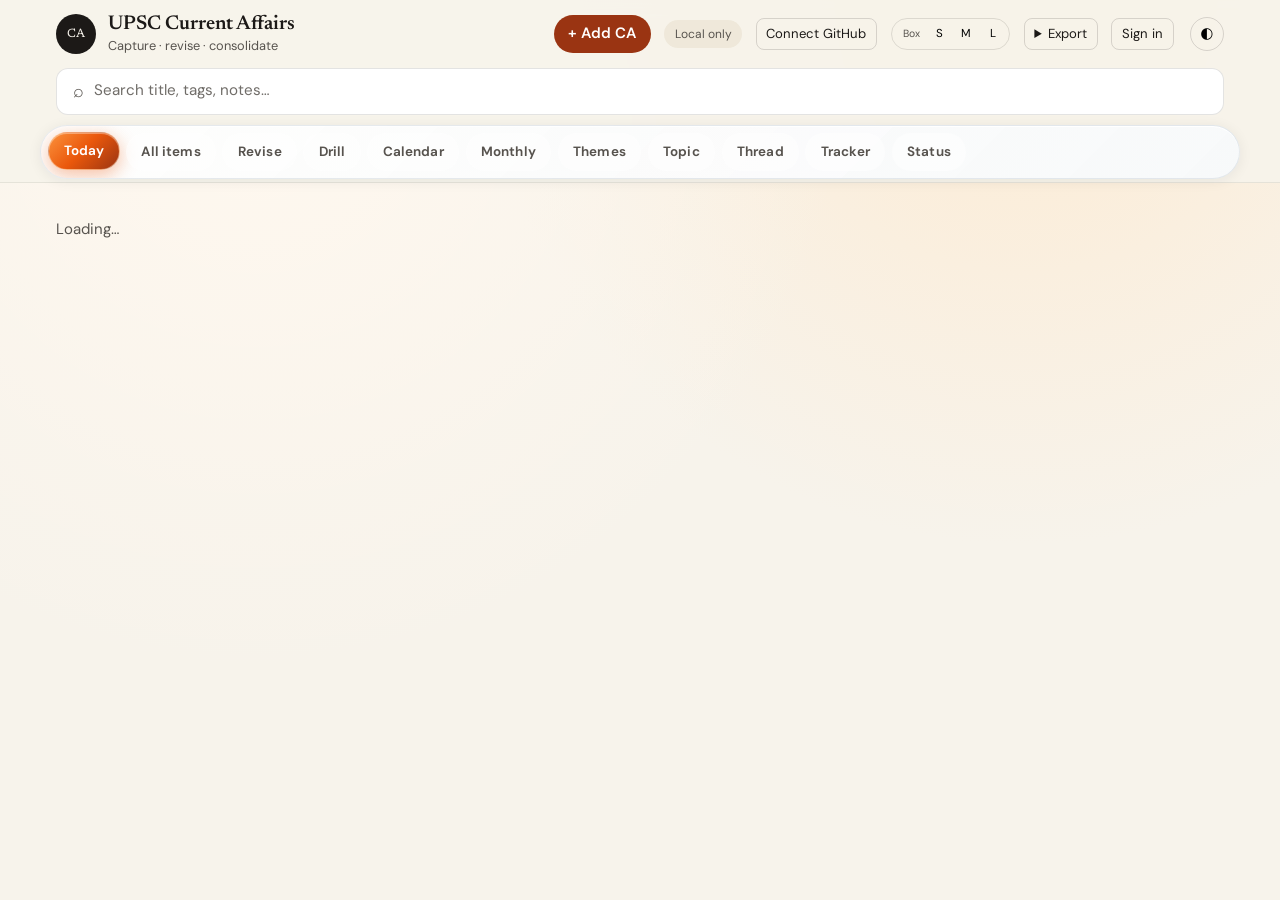
==== index.html @ 773b628c "Fix flashcard generation for markdown Exam angle Q/A format. Parse ### Qn headings and **Answer:** l" ====
<!DOCTYPE html>
<html lang="en">
  <head>
    <meta charset="UTF-8" />
    <meta name="viewport" content="width=device-width, initial-scale=1.0" />
    <meta name="ca-github-repo" content="sauravanandb2w/upsc-current-affairs" />
    <meta name="ca-github-branch" content="main" />
    <meta name="ca-github-oauth-client-id" content="Ov23lih0ATmpjlWl49vn" />
    <meta name="ca-supabase-url" content="https://hqrxdvrxzmlntejwojep.supabase.co" />
    <meta name="ca-supabase-anon-key" content="sb_publishable_ntxmQLA_Qpb6SuQDNlYuug_EM8TuNhN" />
    <meta name="description" content="Personal UPSC Current Affairs desk" />
    <link rel="icon" href="favicon.svg" type="image/svg+xml" />
    <link rel="apple-touch-icon" href="favicon.svg" />
    <title>UPSC Current Affairs | CA Desk</title>
    <link rel="preconnect" href="https://fonts.googleapis.com" />
    <link rel="preconnect" href="https://fonts.gstatic.com" crossorigin />
    <link href="https://fonts.googleapis.com/css2?family=Newsreader:opsz,wght@6..72,400;6..72,600;6..72,700&family=DM+Sans:ital,opsz,wght@0,9..40,400;0,9..40,500;0,9..40,600;0,9..40,700&display=swap" rel="stylesheet" />
    <link rel="stylesheet" href="css/styles.css?v=27" />
  </head>
  <body>
    <header class="site-header">
      <div class="header-inner">
        <div class="header-top">
          <div class="brand">
            <span class="brand-mark" aria-hidden="true">CA</span>
            <div>
              <h1>UPSC Current Affairs</h1>
              <p class="tagline">Capture · revise · consolidate</p>
            </div>
          </div>
          <div class="header-toolbar">
            <button type="button" class="btn-accent btn-sm" id="addItemBtn">+ Add CA</button>
            <div class="sync-badge" id="syncBadge">Local only</div>
            <button type="button" class="btn-ghost btn-sm" id="githubConnectBtn">Connect GitHub</button>
            <div class="note-size-control" id="noteSizeControl" role="group" aria-label="Note box height">
              <span class="note-size-label">Box</span>
              <button type="button" class="note-size-btn" data-note-size="s">S</button>
              <button type="button" class="note-size-btn" data-note-size="m">M</button>
              <button type="button" class="note-size-btn" data-note-size="l">L</button>
            </div>
            <details class="export-menu">
              <summary class="btn-ghost btn-sm">Export</summary>
              <div class="export-menu-body">
                <button type="button" class="btn-ghost btn-sm" id="exportJsonBtn">JSON</button>
                <button type="button" class="btn-ghost btn-sm" id="exportMdBtn">Markdown</button>
              </div>
            </details>
            <div class="auth-area" id="authArea">
              <button type="button" class="btn-ghost btn-sm" id="signInBtn">Sign in</button>
            </div>
            <button type="button" class="theme-toggle" id="themeToggle" aria-label="Toggle dark mode">◐</button>
          </div>
        </div>
        <div class="search-combobox header-search" id="searchCombobox">
          <label class="search-wrap" aria-label="Search">
            <span class="search-icon" aria-hidden="true">⌕</span>
            <input
              type="search"
              id="globalSearch"
              placeholder="Search title, tags, notes…"
              autocomplete="off"
              role="combobox"
              aria-expanded="false"
              aria-controls="searchSuggestions"
              aria-autocomplete="list"
            />
          </label>
          <ul class="search-suggestions hidden" id="searchSuggestions" role="listbox"></ul>
        </div>
      </div>
      <nav class="main-nav main-nav-bar" id="mainNav" aria-label="Main views">
        <button type="button" class="nav-btn nav-btn--today active" data-view="today">Today</button>
        <button type="button" class="nav-btn nav-btn--timeline" data-view="timeline">All items</button>
        <button type="button" class="nav-btn nav-btn--revise" data-view="revise">Revise</button>
        <button type="button" class="nav-btn nav-btn--drill" data-view="drill">Drill</button>
        <button type="button" class="nav-btn nav-btn--calendar" data-view="calendar">Calendar</button>
        <button type="button" class="nav-btn nav-btn--monthly" data-view="monthly">Monthly</button>
        <button type="button" class="nav-btn nav-btn--themes" data-view="themes">Themes</button>
        <button type="button" class="nav-btn nav-btn--topic" data-view="topic">Topic</button>
        <button type="button" class="nav-btn nav-btn--thread" data-view="thread">Thread</button>
        <button type="button" class="nav-btn nav-btn--tracker" data-view="tracker">Tracker</button>
        <button type="button" class="nav-btn nav-btn--desk" data-view="desk">Status</button>
      </nav>
    </header>

    <main id="main" aria-live="polite"><p class="muted">Loading…</p></main>

    <dialog class="auth-dialog" id="authDialog">
      <form class="auth-form" id="authForm" method="dialog">
        <h2>Sign in</h2>
        <p class="muted small">Sync notes, locks, flashcards across devices.</p>
        <div class="auth-tabs">
          <button type="button" class="auth-tab active" data-auth-tab="signin">Sign in</button>
          <button type="button" class="auth-tab" data-auth-tab="signup">Sign up</button>
        </div>
        <label class="auth-field"><span>Email</span><input type="email" id="authEmail" required /></label>
        <label class="auth-field"><span>Password</span><input type="password" id="authPassword" required minlength="6" /></label>
        <p class="auth-error hidden" id="authError"></p>
        <button type="submit" class="btn-primary auth-submit" id="authSubmitBtn">Sign in</button>
        <div class="auth-divider">or</div>
        <button type="button" class="btn-ghost auth-google" id="authGoogleBtn">Continue with Google</button>
        <p class="auth-config-note hidden" id="authConfigNote">Set up js/config.js — SUPABASE_SETUP.md</p>
      </form>
    </dialog>

    <dialog class="add-dialog" id="addItemDialog">
      <form class="add-form" id="addItemForm" method="dialog">
        <h2>Add current affairs</h2>
        <p class="muted small">Quick capture — fill deep notes after opening the item.</p>
        <label class="auth-field"><span>Title</span><input type="text" id="addTitle" required placeholder="RBI MPC April" /></label>
        <div class="auth-field date-field">
          <span>Date</span>
          <input type="hidden" id="addDate" required />
          <div id="addDatePicker" class="date-picker" aria-label="Pick date"></div>
        </div>
        <label class="auth-field"><span>Tags</span><input type="text" id="addTags" placeholder="rbi, monetary-policy" /></label>
        <label class="auth-field"><span>Thread</span><input type="text" id="addThread" placeholder="2025-rbi-monetary-policy" /></label>
        <fieldset class="gs-fieldset">
          <legend>GS papers</legend>
          <label class="gs-check"><input type="checkbox" value="3" checked /> GS III</label>
          <label class="gs-check"><input type="checkbox" value="1" /> GS I</label>
          <label class="gs-check"><input type="checkbox" value="2" /> GS II</label>
          <label class="gs-check"><input type="checkbox" value="4" /> GS IV</label>
        </fieldset>
        <label class="auth-field"><span>Link (optional)</span><input type="url" id="addLinkUrl" placeholder="https://pib.gov.in/…" /></label>
        <p class="auth-error hidden" id="addItemError"></p>
        <div class="dialog-actions">
          <button type="button" class="btn-ghost" id="addItemCancel">Cancel</button>
          <button type="submit" class="btn-primary">Save &amp; open</button>
        </div>
      </form>
    </dialog>

    <dialog class="add-dialog" id="draftExportDialog">
      <div class="add-form">
        <h2>Added to your desk</h2>
        <p class="muted small" id="draftExportHint">Publish to GitHub to save permanently — no terminal needed.</p>
        <button type="button" class="btn-primary" id="publishGitHubBtn">Publish to GitHub</button>
        <details class="draft-cli-details">
          <summary>Terminal on laptop (optional)</summary>
          <pre class="cli-block" id="draftCliBlock"></pre>
          <div class="dialog-actions wrap">
            <button type="button" class="btn-ghost btn-sm" id="copyCliBtn">Copy commands</button>
            <button type="button" class="btn-ghost btn-sm" id="dlManifestBtn">manifest.json</button>
            <button type="button" class="btn-ghost btn-sm" id="dlNotesBtn">notes.md</button>
          </div>
        </details>
        <div class="dialog-actions">
          <button type="button" class="btn-ghost btn-sm" id="draftExportClose">Open item</button>
        </div>
      </div>
    </dialog>

    <script>
      (function () {
        const stuck = () => {
          const m = document.getElementById("main");
          return m && /Loading/.test(m.textContent);
        };
        const fail = (msg) => {
          if (!stuck()) return;
          document.getElementById("main").innerHTML =
            '<p class="error">' + msg + "</p>";
        };
        window.addEventListener("error", (e) =>
          fail("Script error: " + (e.message || "unknown") + ". Hard refresh: Cmd+Shift+R.")
        );
        window.addEventListener("unhandledrejection", (e) =>
          fail("App error: " + (e.reason?.message || e.reason) + ". Hard refresh: Cmd+Shift+R.")
        );
        setTimeout(
          () =>
            fail(
              "Still loading — hard refresh (Cmd+Shift+R) or open in a private window. If signed in, try Sign out after load."
            ),
          15000
        );
      })();
    </script>
    <script type="module" src="js/app.js?v=60"></script>
  </body>
</html>
---- css/styles.css ----
/* UPSC Current Affairs — “CA Desk” theme */

:root {
  --paper: #f7f3eb;
  --paper-deep: #efe8da;
  --ink: #1c1917;
  --ink-muted: #57534e;
  --accent: #9a3412;
  --accent-soft: #fdba74;
  --teal: #0f766e;
  --navy: #1e3a5f;
  --maroon: #7f1d1d;
  --amber: #b45309;
  --radius: 12px;
  --shadow: 0 4px 24px rgba(28, 25, 23, 0.08);
  --font-serif: "Newsreader", "Source Serif 4", Georgia, serif;
  --font-sans: "DM Sans", system-ui, sans-serif;
  --git-manifest-bg: rgba(28, 25, 23, 0.035);
  --git-manifest-border: rgba(28, 25, 23, 0.14);
  --git-notes-bg: #fffefb;
  --git-notes-border: rgba(28, 25, 23, 0.18);
}

*,
*::before,
*::after {
  box-sizing: border-box;
}

html {
  scroll-behavior: smooth;
}

body {
  margin: 0;
  min-height: 100vh;
  font-family: var(--font-sans);
  font-size: 15px;
  line-height: 1.55;
  color: var(--ink);
  background: var(--paper);
  background-image: radial-gradient(circle at 20% 10%, #fff8ef 0%, transparent 45%),
    radial-gradient(circle at 80% 0%, #fdebd3 0%, transparent 40%);
}

h1,
h2,
h3 {
  font-family: var(--font-serif);
  font-weight: 600;
  line-height: 1.2;
}

a {
  color: var(--accent);
}

code {
  font-size: 0.88em;
  background: var(--paper-deep);
  padding: 0.1em 0.35em;
  border-radius: 4px;
}

.hidden {
  display: none !important;
}

.muted {
  color: var(--ink-muted);
}

.small {
  font-size: 0.88rem;
}

.error {
  color: #b91c1c;
}

/* Header */
.site-header {
  position: sticky;
  top: 0;
  z-index: 100;
  background: rgba(247, 243, 235, 0.92);
  backdrop-filter: blur(10px);
  border-bottom: 1px solid rgba(28, 25, 23, 0.08);
}

.header-inner {
  max-width: 1200px;
  margin: 0 auto;
  padding: 0.75rem 1rem 0.65rem;
  display: flex;
  flex-direction: column;
  align-items: stretch;
  gap: 0.75rem;
}

.header-top {
  display: flex;
  flex-wrap: wrap;
  align-items: center;
  justify-content: space-between;
  gap: 0.75rem 1rem;
}

.header-toolbar {
  display: flex;
  align-items: center;
  flex-wrap: wrap;
  gap: 0.65rem 0.85rem;
}

.header-toolbar > * {
  flex-shrink: 0;
}

.brand {
  display: flex;
  align-items: center;
  gap: 0.75rem;
}

.brand-mark {
  width: 2.5rem;
  height: 2.5rem;
  display: grid;
  place-items: center;
  border-radius: 50%;
  background: var(--ink);
  color: var(--paper);
  font-family: var(--font-serif);
  font-size: 0.75rem;
}

.brand h1 {
  margin: 0;
  font-size: 1.25rem;
}

.tagline {
  margin: 0;
  font-size: 0.8rem;
  color: var(--ink-muted);
}

.sync-badge {
  font-size: 0.75rem;
  padding: 0.25rem 0.6rem;
  border-radius: 999px;
  background: var(--paper-deep);
  color: var(--ink-muted);
  border: 1px solid transparent;
  cursor: default;
}

.sync-badge.sync-on {
  background: #d1fae5;
  color: #065f46;
  cursor: pointer;
}

.sync-badge.sync-error {
  background: #fee2e2;
  color: #991b1b;
  border-color: #fecaca;
  cursor: pointer;
}

/* Nav — classy pill bar (matches Themes GS tabs) */
.main-nav {
  display: flex;
  gap: 0.4rem;
  max-width: 1200px;
  margin: 0 auto;
  padding: 0 1rem 0.85rem;
  overflow-x: auto;
  scrollbar-width: thin;
  scrollbar-color: rgba(28, 25, 23, 0.15) transparent;
}

.main-nav-bar {
  flex-wrap: nowrap;
  padding: 0.45rem;
  margin-bottom: 0.15rem;
  border-radius: 999px;
  background: linear-gradient(135deg, rgba(255, 255, 255, 0.88), rgba(248, 250, 252, 0.92));
  box-shadow:
    inset 0 1px 0 rgba(255, 255, 255, 0.95),
    0 2px 14px rgba(15, 23, 42, 0.07);
  border: 1px solid rgba(148, 163, 184, 0.22);
}

.nav-btn {
  position: relative;
  overflow: hidden;
  font: inherit;
  border: 1.5px solid transparent;
  background: rgba(255, 255, 255, 0.5);
  padding: 0.48rem 0.9rem;
  border-radius: 999px;
  cursor: pointer;
  color: var(--ink-muted);
  white-space: nowrap;
  font-weight: 650;
  font-size: 0.84rem;
  letter-spacing: 0.01em;
  transition:
    transform 0.26s cubic-bezier(0.34, 1.4, 0.64, 1),
    box-shadow 0.26s ease,
    background 0.26s ease,
    color 0.26s ease,
    border-color 0.26s ease;
}

.nav-btn::after {
  content: "";
  position: absolute;
  inset: -40% auto -40% -60%;
  width: 42%;
  background: linear-gradient(105deg, transparent, rgba(255, 255, 255, 0.7), transparent);
  transform: skewX(-18deg) translateX(-120%);
  transition: transform 0.5s ease;
  pointer-events: none;
}

.nav-btn:hover::after {
  transform: skewX(-18deg) translateX(280%);
}

.nav-btn:hover {
  transform: translateY(-2px) scale(1.03);
  color: var(--ink);
}

.nav-btn:active {
  transform: translateY(0) scale(0.98);
}

.nav-btn.active {
  color: #fff;
  transform: translateY(-1px);
  box-shadow: 0 5px 18px rgba(15, 23, 42, 0.18), inset 0 1px 0 rgba(255, 255, 255, 0.32);
}

.nav-btn.active::after {
  animation: tab-shimmer 2.8s ease-in-out infinite;
}

/* Today — warm accent */
.nav-btn--today:hover {
  background: linear-gradient(135deg, #fff7ed, #ffedd5);
  color: #9a3412;
  border-color: rgba(154, 52, 18, 0.2);
}
.nav-btn--today.active {
  background: linear-gradient(135deg, #fb923c 0%, #ea580c 48%, #9a3412 100%);
  border-color: rgba(255, 237, 213, 0.5);
  box-shadow: 0 5px 18px rgba(234, 88, 12, 0.38), inset 0 1px 0 rgba(255, 255, 255, 0.35);
}

/* All items — navy */
.nav-btn--timeline:hover {
  background: linear-gradient(135deg, #f8fafc, #e2e8f0);
  color: #1e3a5f;
  border-color: rgba(30, 58, 95, 0.2);
}
.nav-btn--timeline.active {
  background: linear-gradient(135deg, #64748b 0%, #475569 45%, #1e3a5f 100%);
  border-color: rgba(226, 232, 240, 0.5);
  box-shadow: 0 5px 18px rgba(30, 58, 95, 0.35), inset 0 1px 0 rgba(255, 255, 255, 0.3);
}

/* Revise — amber */
.nav-btn--revise:hover {
  background: linear-gradient(135deg, #fffbeb, #fef3c7);
  color: #b45309;
  border-color: rgba(180, 83, 9, 0.2);
}
.nav-btn--revise.active {
  background: linear-gradient(135deg, #fcd34d 0%, #f59e0b 45%, #b45309 100%);
  border-color: rgba(254, 243, 199, 0.55);
  box-shadow: 0 5px 18px rgba(245, 158, 11, 0.38), inset 0 1px 0 rgba(255, 255, 255, 0.35);
}

/* Drill — coral red */
.nav-btn--drill:hover {
  background: linear-gradient(135deg, #fef2f2, #fee2e2);
  color: #b91c1c;
  border-color: rgba(185, 28, 28, 0.2);
}
.nav-btn--drill.active {
  background: linear-gradient(135deg, #f87171 0%, #ef4444 45%, #b91c1c 100%);
  border-color: rgba(254, 226, 226, 0.55);
  box-shadow: 0 5px 18px rgba(239, 68, 68, 0.35), inset 0 1px 0 rgba(255, 255, 255, 0.32);
}

/* Calendar — teal */
.nav-btn--calendar:hover {
  background: linear-gradient(135deg, #f0fdfa, #ccfbf1);
  color: #0f766e;
  border-color: rgba(15, 118, 110, 0.2);
}
.nav-btn--calendar.active {
  background: linear-gradient(135deg, #2dd4bf 0%, #14b8a6 45%, #0f766e 100%);
  border-color: rgba(204, 251, 241, 0.55);
  box-shadow: 0 5px 18px rgba(20, 184, 166, 0.35), inset 0 1px 0 rgba(255, 255, 255, 0.32);
}

/* Monthly — indigo */
.nav-btn--monthly:hover {
  background: linear-gradient(135deg, #eef2ff, #e0e7ff);
  color: #4338ca;
  border-color: rgba(67, 56, 202, 0.2);
}
.nav-btn--monthly.active {
  background: linear-gradient(135deg, #818cf8 0%, #6366f1 45%, #4338ca 100%);
  border-color: rgba(224, 231, 255, 0.55);
  box-shadow: 0 5px 18px rgba(99, 102, 241, 0.35), inset 0 1px 0 rgba(255, 255, 255, 0.32);
}

/* Themes — violet */
.nav-btn--themes:hover {
  background: linear-gradient(135deg, #faf5ff, #f3e8ff);
  color: #7e22ce;
  border-color: rgba(126, 34, 206, 0.2);
}
.nav-btn--themes.active {
  background: linear-gradient(135deg, #c084fc 0%, #a855f7 45%, #7e22ce 100%);
  border-color: rgba(243, 232, 255, 0.55);
  box-shadow: 0 5px 18px rgba(168, 85, 247, 0.38), inset 0 1px 0 rgba(255, 255, 255, 0.32);
}

/* Topic — emerald */
.nav-btn--topic:hover {
  background: linear-gradient(135deg, #ecfdf5, #d1fae5);
  color: #047857;
  border-color: rgba(4, 120, 87, 0.2);
}
.nav-btn--topic.active {
  background: linear-gradient(135deg, #34d399 0%, #10b981 45%, #047857 100%);
  border-color: rgba(209, 250, 229, 0.55);
  box-shadow: 0 5px 18px rgba(16, 185, 129, 0.35), inset 0 1px 0 rgba(255, 255, 255, 0.32);
}

/* Thread — sky */
.nav-btn--thread:hover {
  background: linear-gradient(135deg, #f0f9ff, #e0f2fe);
  color: #0369a1;
  border-color: rgba(3, 105, 161, 0.2);
}
.nav-btn--thread.active {
  background: linear-gradient(135deg, #38bdf8 0%, #0ea5e9 45%, #0369a1 100%);
  border-color: rgba(224, 242, 254, 0.55);
  box-shadow: 0 5px 18px rgba(14, 165, 233, 0.35), inset 0 1px 0 rgba(255, 255, 255, 0.32);
}

/* Tracker — rose */
.nav-btn--tracker:hover {
  background: linear-gradient(135deg, #fff1f2, #ffe4e6);
  color: #be123c;
  border-color: rgba(190, 18, 60, 0.2);
}
.nav-btn--tracker.active {
  background: linear-gradient(135deg, #fb7185 0%, #f43f5e 45%, #be123c 100%);
  border-color: rgba(255, 228, 230, 0.55);
  box-shadow: 0 5px 18px rgba(244, 63, 94, 0.35), inset 0 1px 0 rgba(255, 255, 255, 0.32);
}

/* Status — slate */
.nav-btn--desk:hover {
  background: linear-gradient(135deg, #f8fafc, #f1f5f9);
  color: #475569;
  border-color: rgba(71, 85, 105, 0.2);
}
.nav-btn--desk.active {
  background: linear-gradient(135deg, #94a3b8 0%, #64748b 45%, #475569 100%);
  border-color: rgba(241, 245, 249, 0.55);
  box-shadow: 0 5px 18px rgba(100, 116, 139, 0.35), inset 0 1px 0 rgba(255, 255, 255, 0.32);
}

/* Main */
#main {
  max-width: 1200px;
  margin: 0 auto;
  padding: 1.25rem 1rem 3rem;
}

.desk-hero h2,
.view-head h2 {
  margin: 0 0 0.35rem;
  font-size: 1.75rem;
}

.desk-columns {
  display: grid;
  grid-template-columns: repeat(auto-fit, minmax(260px, 1fr));
  gap: 1.25rem;
  margin-top: 1.5rem;
}

.stack-head {
  font-size: 0.95rem;
  display: flex;
  justify-content: space-between;
  align-items: center;
  margin: 0 0 0.75rem;
  padding-bottom: 0.35rem;
  border-bottom: 2px solid var(--paper-deep);
}

.stack-head span {
  font-family: var(--font-sans);
  font-size: 0.8rem;
  background: var(--paper-deep);
  padding: 0.1rem 0.5rem;
  border-radius: 999px;
}

.stack-todo {
  border-color: var(--amber);
}

.stack-studied {
  border-color: var(--teal);
}

.stack-revise {
  border-color: var(--maroon);
}

/* Cards */
.ca-card {
  background: #fff;
  border-radius: var(--radius);
  padding: 1rem;
  margin-bottom: 0.75rem;
  box-shadow: var(--shadow);
  border-left: 4px solid var(--paper-deep);
  cursor: pointer;
  transition: transform 0.15s, box-shadow 0.15s;
}

.ca-card:hover {
  transform: translateY(-2px);
  box-shadow: 0 8px 28px rgba(28, 25, 23, 0.12);
}

.status-studied {
  border-left-color: var(--teal);
}

.status-revise {
  border-left-color: var(--maroon);
}

.status-todo {
  border-left-color: var(--amber);
}

.ca-card-meta {
  display: flex;
  flex-wrap: wrap;
  gap: 0.35rem;
  align-items: center;
  font-size: 0.78rem;
  color: var(--ink-muted);
  margin-bottom: 0.35rem;
}

.ca-card-date,
.item-header-date {
  font-weight: 700;
  color: var(--ink);
  font-size: 0.82rem;
}

.date-repair-row {
  margin-top: 0.5rem;
  padding: 0.55rem 0.65rem;
  border-radius: 8px;
  background: #fff7ed;
  border: 1px solid #fed7aa;
  max-width: 20rem;
}

.ca-card-title {
  margin: 0 0 0.35rem;
  font-size: 1.05rem;
}

.ca-card-preview {
  margin: 0 0 0.5rem;
  font-size: 0.88rem;
  color: var(--ink-muted);
}

.ca-card-tags {
  display: flex;
  flex-wrap: wrap;
  gap: 0.25rem;
}

.badge {
  font-size: 0.7rem;
  padding: 0.12rem 0.45rem;
  border-radius: 999px;
  font-weight: 600;
}

.badge-gs {
  background: #e0e7ff;
  color: #3730a3;
}

.badge-tag {
  background: var(--paper-deep);
  color: var(--ink-muted);
}

.link-count {
  margin-left: auto;
}

.timeline {
  display: grid;
  gap: 0.75rem;
}

/* Topic lens */
.topic-filters,
.filter-bar {
  display: flex;
  flex-wrap: wrap;
  gap: 0.75rem 1rem;
  align-items: flex-end;
  margin: 1rem 0 0.5rem;
  padding: 0.85rem 1rem;
  background: #fff;
  border: 1px solid rgba(28, 25, 23, 0.08);
  border-radius: var(--radius);
  box-shadow: var(--shadow);
}

.topic-filters label,
.filter-field {
  display: flex;
  flex-direction: column;
  gap: 0.25rem;
  font-size: 0.72rem;
  font-weight: 600;
  text-transform: uppercase;
  letter-spacing: 0.04em;
  color: var(--ink-muted);
  min-width: 100px;
}

.filter-field--wide {
  flex: 1 1 220px;
  min-width: 180px;
}

.filter-field span {
  padding-left: 0.1rem;
}

.view-desc {
  margin: 0;
  font-size: 0.9rem;
  color: var(--ink-muted);
  max-width: 42rem;
  line-height: 1.45;
}

.filter-result {
  margin: 0.65rem 0 0;
  font-size: 0.85rem;
  color: var(--ink-muted);
}

.filter-result code {
  font-size: 0.82rem;
}

.topic-filters input,
.topic-filters select,
.filter-field input,
.filter-field select {
  font: inherit;
  font-size: 0.9rem;
  font-weight: 400;
  text-transform: none;
  letter-spacing: normal;
  padding: 0.45rem 0.6rem;
  border: 1px solid rgba(28, 25, 23, 0.12);
  border-radius: 8px;
  min-width: 120px;
  background: var(--paper, #fff);
}

.topic-filters select,
.filter-field select {
  cursor: pointer;
  max-width: 100%;
}

/* Today view */
.today-hero {
  margin-bottom: 1.25rem;
  padding-bottom: 0.75rem;
  border-bottom: 1px solid rgba(28, 25, 23, 0.08);
}

.today-hero h2 {
  margin: 0;
  font-size: 1.5rem;
  font-family: var(--font-serif);
  font-weight: 600;
  line-height: 1.25;
}

.today-subline {
  margin: 0.35rem 0 0;
  font-size: 0.85rem;
  color: var(--ink-muted);
}

.content-block {
  margin-bottom: 1.5rem;
}

.content-block--quiet {
  margin-bottom: 1rem;
}

.content-block-title {
  display: flex;
  align-items: center;
  gap: 0.5rem;
  margin: 0 0 0.75rem;
  font-size: 0.8rem;
  font-weight: 700;
  text-transform: uppercase;
  letter-spacing: 0.05em;
  color: var(--ink-muted);
}

.count-pill {
  font-size: 0.72rem;
  font-weight: 600;
  padding: 0.1rem 0.45rem;
  border-radius: 999px;
  background: var(--paper-deep);
  color: var(--ink);
}

.timeline--compact .ca-card {
  padding: 0.75rem 0.9rem;
  margin-bottom: 0.5rem;
}

.timeline--compact .ca-card-preview {
  display: none;
}

.empty-state {
  margin: 1.5rem 0;
  padding: 1.25rem 1.5rem;
  text-align: center;
  background: #fff;
  border: 1px dashed rgba(28, 25, 23, 0.15);
  border-radius: var(--radius);
  color: var(--ink-muted);
  font-size: 0.9rem;
}

.empty-state--hero {
  margin-top: 0.5rem;
}

.empty-state-title {
  margin: 0 0 0.35rem;
  font-family: var(--font-serif);
  font-size: 1.15rem;
  font-weight: 600;
  color: var(--ink);
}

.empty-state-desc {
  margin: 0;
}

.empty-inline {
  margin: 0;
  padding: 0.75rem 1rem;
  font-size: 0.88rem;
  color: var(--ink-muted);
  background: var(--paper-deep);
  border-radius: var(--radius);
}

/* Thread timeline cards */
.thread-timeline {
  display: grid;
  gap: 0.75rem;
  position: relative;
  padding-left: 1rem;
  border-left: 2px solid rgba(28, 25, 23, 0.1);
}

.thread-card {
  background: #fff;
  border-radius: var(--radius);
  padding: 1rem 1.1rem;
  box-shadow: var(--shadow);
  cursor: pointer;
  transition: transform 0.15s, box-shadow 0.15s;
}

.thread-card:hover {
  transform: translateY(-1px);
  box-shadow: 0 6px 20px rgba(28, 25, 23, 0.1);
}

.thread-card time {
  display: block;
  font-size: 0.75rem;
  font-weight: 600;
  color: var(--accent);
  margin-bottom: 0.25rem;
}

.thread-card h3 {
  margin: 0 0 0.35rem;
  font-size: 1.05rem;
}

.thread-snippet {
  margin: 0 0 0.5rem;
  font-size: 0.88rem;
  color: var(--ink-muted);
  line-height: 1.45;
}

.thread-card-tags {
  display: flex;
  flex-wrap: wrap;
  gap: 0.25rem;
}

.topic-cli {
  font-size: 0.82rem;
}

/* Item detail */
.back-btn {
  margin-bottom: 1rem;
}

.item-spread {
  background: #fff;
  border-radius: calc(var(--radius) + 4px);
  box-shadow: var(--shadow);
  overflow: hidden;
}

.item-header {
  padding: 1.25rem 1.25rem 0.75rem;
  border-bottom: 1px dashed rgba(28, 25, 23, 0.12);
}

.item-header time {
  font-size: 0.85rem;
  color: var(--ink-muted);
}

.item-header h2 {
  margin: 0.35rem 0;
  font-size: 1.5rem;
}

.item-badges {
  display: flex;
  flex-wrap: wrap;
  gap: 0.35rem;
}

.link-ribbon-wrap {
  position: sticky;
  top: 4.5rem;
  z-index: 10;
  background: linear-gradient(to bottom, #fff 85%, rgba(255, 255, 255, 0));
  padding: 0.75rem 1.25rem;
  border-bottom: 1px solid rgba(28, 25, 23, 0.06);
}

.section-label {
  font-family: var(--font-sans);
  font-size: 0.72rem;
  text-transform: uppercase;
  letter-spacing: 0.06em;
  color: var(--ink-muted);
  margin: 0 0 0.5rem;
}

.link-ribbon {
  display: flex;
  flex-wrap: nowrap;
  gap: 0.5rem;
  overflow-x: auto;
  padding-bottom: 0.25rem;
}

.link-chip {
  flex-shrink: 0;
  text-decoration: none;
  font-size: 0.82rem;
  padding: 0.35rem 0.75rem;
  border-radius: 999px;
  border: 1px solid rgba(28, 25, 23, 0.12);
  background: var(--paper);
  color: var(--ink);
  transition: background 0.15s;
}

.link-chip:hover {
  background: var(--paper-deep);
}

.link-news {
  border-color: var(--maroon);
}

.link-pib {
  border-color: var(--navy);
}

.link-govt-site {
  border-color: var(--teal);
}

.link-magazine {
  border-color: var(--amber);
}

.item-grid {
  display: grid;
  grid-template-columns: 1fr 1.4fr;
  gap: 0;
}

@media (max-width: 800px) {
  .item-grid {
    grid-template-columns: 1fr;
  }
}

.gallery-panel,
.notes-panel {
  padding: 1.25rem;
}

.gallery-panel {
  background: var(--paper);
  border-right: 1px solid rgba(28, 25, 23, 0.06);
}

.gallery {
  display: grid;
  gap: 0.75rem;
}

.gallery-item img {
  width: 100%;
  border-radius: 8px;
  box-shadow: var(--shadow);
}

.sync-tag {
  font-size: 0.65rem;
  padding: 0.1rem 0.35rem;
  border-radius: 4px;
  background: #dbeafe;
  color: #1e40af;
  vertical-align: middle;
}

.git-tag {
  background: #fef3c7;
  color: #92400e;
}

.note-label {
  display: block;
  font-size: 0.82rem;
  font-weight: 600;
  margin: 1rem 0 0.35rem;
}

.note-box {
  width: 100%;
  font: inherit;
  font-size: 0.92rem;
  padding: 0.65rem 0.75rem;
  border: 1px solid rgba(28, 25, 23, 0.12);
  border-radius: 8px;
  resize: vertical;
  background: #fff;
}

.note-box:focus {
  outline: 2px solid var(--accent-soft);
  border-color: var(--accent);
}

.editor-row {
  display: grid;
  grid-template-columns: 1fr 1fr auto auto;
  gap: 0.35rem;
  margin-bottom: 0.5rem;
}

.source-row {
  grid-template-columns: minmax(6rem, 0.85fr) 1.2fr auto 1.4fr auto;
  align-items: center;
  gap: 0.5rem;
}

@media (max-width: 700px) {
  .editor-row,
  .source-row {
    grid-template-columns: 1fr;
  }
}

.editor-row input,
.editor-row select {
  font: inherit;
  padding: 0.35rem 0.5rem;
  border-radius: 6px;
  border: 1px solid rgba(28, 25, 23, 0.15);
}

.edit-links {
  margin-top: 0.75rem;
  font-size: 0.88rem;
}

/* Buttons */
.btn-primary,
.btn-ghost {
  font: inherit;
  cursor: pointer;
  border-radius: 8px;
  padding: 0.45rem 0.85rem;
  border: none;
}

.btn-primary {
  background: var(--ink);
  color: var(--paper);
}

.btn-ghost {
  background: transparent;
  color: var(--ink);
  border: 1px solid rgba(28, 25, 23, 0.15);
}

.btn-git-notes {
  font: inherit;
  cursor: pointer;
  border-radius: 8px;
  padding: 0.45rem 0.85rem;
  background: var(--git-notes-bg);
  color: var(--ink);
  border: 1px solid var(--git-notes-border);
  font-weight: 600;
}

.btn-git-notes:hover:not(:disabled) {
  background: #fff;
  border-color: rgba(28, 25, 23, 0.28);
}

.btn-git-notes:disabled {
  opacity: 0.45;
  cursor: not-allowed;
}

.btn-git-notes--soft {
  font-weight: 500;
  background: transparent;
}

.btn-sm {
  font-size: 0.82rem;
  padding: 0.3rem 0.6rem;
}

/* Auth dialog */
.auth-dialog {
  border: none;
  border-radius: var(--radius);
  padding: 0;
  max-width: 400px;
  box-shadow: var(--shadow);
}

.auth-dialog::backdrop {
  background: rgba(28, 25, 23, 0.4);
}

.auth-form {
  padding: 1.25rem;
}

.auth-tabs {
  display: flex;
  gap: 0.5rem;
  margin-bottom: 1rem;
}

.auth-tab {
  flex: 1;
  font: inherit;
  padding: 0.4rem;
  border: none;
  background: var(--paper-deep);
  border-radius: 8px;
  cursor: pointer;
}

.auth-tab.active {
  background: var(--ink);
  color: var(--paper);
}

.auth-field {
  display: flex;
  flex-direction: column;
  gap: 0.25rem;
  margin-bottom: 0.75rem;
}

.auth-field input {
  font: inherit;
  padding: 0.5rem;
  border-radius: 8px;
  border: 1px solid rgba(28, 25, 23, 0.15);
}

.auth-error {
  color: #b91c1c;
  font-size: 0.88rem;
}

.auth-divider {
  text-align: center;
  color: var(--ink-muted);
  font-size: 0.82rem;
  margin: 0.75rem 0;
}

.auth-submit {
  width: 100%;
  margin-bottom: 0.5rem;
}

.auth-google {
  width: 100%;
}

.auth-config-note {
  font-size: 0.78rem;
  margin-top: 0.75rem;
}

.auth-area {
  display: flex;
  align-items: center;
  gap: 0.5rem;
}

.auth-user {
  font-size: 0.85rem;
  font-weight: 600;
  color: var(--ink);
  max-width: 120px;
  overflow: hidden;
  text-overflow: ellipsis;
  white-space: nowrap;
}

/* Search & header actions */
.search-combobox {
  position: relative;
  width: 100%;
}

.header-search {
  max-width: none;
}

.search-wrap {
  display: flex;
  align-items: center;
  gap: 0.5rem;
  background: #fff;
  border: 1px solid rgba(28, 25, 23, 0.12);
  border-radius: 12px;
  padding: 0.6rem 1rem;
  width: 100%;
  min-height: 2.75rem;
}

.search-combobox:focus-within .search-wrap {
  border-color: var(--accent);
  box-shadow: 0 0 0 3px var(--accent-soft);
}

.search-icon {
  color: var(--ink-muted);
  font-size: 1.15rem;
  flex-shrink: 0;
  line-height: 1;
}

.search-wrap input {
  border: none;
  background: transparent;
  font: inherit;
  font-size: 0.95rem;
  width: 100%;
  outline: none;
  min-width: 0;
}

.search-wrap input::placeholder {
  color: var(--ink-muted);
  opacity: 0.85;
}

.search-suggestions {
  position: absolute;
  top: calc(100% + 0.35rem);
  left: 0;
  right: 0;
  z-index: 200;
  margin: 0;
  padding: 0.35rem 0;
  list-style: none;
  background: var(--paper);
  border: 1px solid rgba(28, 25, 23, 0.12);
  border-radius: var(--radius);
  box-shadow: var(--shadow);
  max-height: 320px;
  overflow-y: auto;
}

.search-suggestion {
  display: flex;
  flex-direction: column;
  gap: 0.15rem;
  padding: 0.45rem 0.75rem;
  cursor: pointer;
  font-size: 0.85rem;
}

.search-suggestion:hover,
.search-suggestion[aria-selected="true"] {
  background: var(--accent-soft);
}

.search-suggestion--empty {
  cursor: default;
  color: var(--ink-muted);
}

.search-suggestion--empty:hover {
  background: transparent;
}

.search-suggestion-title {
  font-weight: 600;
  color: var(--ink);
  line-height: 1.3;
}

.search-suggestion-title mark {
  background: #fde68a;
  color: inherit;
  padding: 0 0.1em;
  border-radius: 2px;
}

.search-suggestion-meta {
  font-size: 0.75rem;
  color: var(--ink-muted);
}

.btn-accent {
  font: inherit;
  cursor: pointer;
  border-radius: 999px;
  padding: 0.45rem 0.9rem;
  border: none;
  background: var(--accent);
  color: #fff;
  font-weight: 600;
  white-space: nowrap;
}

.btn-accent:hover {
  filter: brightness(1.05);
}

/* Desk hero & stats */
.hero-row {
  display: flex;
  flex-wrap: wrap;
  justify-content: space-between;
  align-items: flex-start;
  gap: 1rem;
}

.stats-row {
  display: flex;
  flex-wrap: wrap;
  gap: 0.5rem;
  margin-top: 1rem;
}

.stat-chip {
  font-size: 0.82rem;
  padding: 0.35rem 0.75rem;
  border-radius: 999px;
  background: #fff;
  border: 1px solid rgba(28, 25, 23, 0.08);
  box-shadow: var(--shadow);
}

.stat-chip strong {
  font-size: 1rem;
  margin-right: 0.2rem;
}

.stat-todo {
  border-color: var(--amber);
}

.stat-revise {
  border-color: var(--maroon);
}

.status-pill {
  font-size: 0.65rem;
  padding: 0.1rem 0.4rem;
  border-radius: 999px;
  font-weight: 600;
}

.status-pill.status-studied {
  background: #ccfbf1;
  color: #0f766e;
}

.status-pill.status-revise {
  background: #fee2e2;
  color: #991b1b;
}

.status-pill.status-todo {
  background: #fef3c7;
  color: #92400e;
}

.badge-draft {
  background: #ede9fe;
  color: #5b21b6;
}

.empty-hint {
  font-size: 0.88rem;
  color: var(--ink-muted);
}

.link-btn {
  font: inherit;
  background: none;
  border: none;
  color: var(--accent);
  cursor: pointer;
  text-decoration: underline;
  padding: 0;
}

.stack-action {
  width: 100%;
  margin-top: 0.5rem;
}

/* Timeline grouping */
.timeline-grouped {
  display: flex;
  flex-direction: column;
  gap: 1.5rem;
}

.month-head {
  font-size: 1rem;
  margin: 0 0 0.75rem;
  color: var(--ink-muted);
  font-family: var(--font-sans);
  font-weight: 600;
}

.tag-filter-row {
  display: flex;
  flex-wrap: wrap;
  gap: 0.35rem;
  margin-top: 0.75rem;
}

.tag-filter-btn {
  font: inherit;
  font-size: 0.78rem;
  padding: 0.25rem 0.6rem;
  border-radius: 999px;
  border: 1px solid rgba(28, 25, 23, 0.12);
  background: #fff;
  cursor: pointer;
  color: var(--ink-muted);
}

.tag-filter-btn:hover,
.tag-filter-btn.active {
  background: var(--ink);
  color: var(--paper);
  border-color: var(--ink);
}

/* Revise view */
.revise-head {
  background: #fff;
  padding: 1.25rem;
  border-radius: var(--radius);
  box-shadow: var(--shadow);
}

.revise-presets {
  display: flex;
  flex-wrap: wrap;
  gap: 0.4rem;
  margin: 0.75rem 0;
}

.preset-btn {
  font: inherit;
  font-size: 0.82rem;
  padding: 0.35rem 0.7rem;
  border-radius: 999px;
  border: 1px solid rgba(28, 25, 23, 0.12);
  background: var(--paper);
  cursor: pointer;
}

.preset-btn:hover {
  background: var(--paper-deep);
}

.revise-filters {
  margin-top: 0.5rem;
}

.revise-count {
  margin: 0.75rem 0 0;
  font-size: 0.9rem;
}

.revise-list {
  display: flex;
  flex-direction: column;
  gap: 1rem;
  margin-top: 1.25rem;
}

.revise-card {
  background: #fff;
  border-radius: var(--radius);
  box-shadow: var(--shadow);
  padding: 1.25rem;
  border-left: 4px solid var(--teal);
  break-inside: avoid;
}

.revise-card-head {
  display: flex;
  justify-content: space-between;
  align-items: flex-start;
  gap: 1rem;
  margin-bottom: 0.75rem;
  padding-bottom: 0.75rem;
  border-bottom: 1px dashed rgba(28, 25, 23, 0.1);
}

.revise-card-head h3 {
  margin: 0.25rem 0;
  font-size: 1.15rem;
}

.revise-section {
  margin-bottom: 0.85rem;
}

.revise-section h4 {
  margin: 0 0 0.25rem;
  font-family: var(--font-sans);
  font-size: 0.72rem;
  text-transform: uppercase;
  letter-spacing: 0.05em;
  color: var(--ink-muted);
}

.revise-body {
  font-size: 0.92rem;
  line-height: 1.6;
}

.revise-links {
  margin-top: 0.75rem;
  flex-wrap: wrap;
}

/* Item detail extras */
.item-header-row {
  display: flex;
  flex-wrap: wrap;
  justify-content: space-between;
  align-items: flex-start;
  gap: 1rem;
}

.status-select-wrap {
  display: flex;
  flex-direction: column;
  gap: 0.2rem;
}

.status-select {
  font: inherit;
  padding: 0.4rem 0.6rem;
  border-radius: 8px;
  border: 1px solid rgba(28, 25, 23, 0.15);
  background: var(--paper);
}

.draft-banner {
  display: flex;
  flex-wrap: wrap;
  align-items: center;
  justify-content: space-between;
  gap: 0.65rem;
  background: #ede9fe;
  color: #4c1d95;
  padding: 0.65rem 1rem;
  border-radius: 8px;
  margin-bottom: 1rem;
  font-size: 0.85rem;
}

.draft-banner-actions {
  display: flex;
  flex-wrap: wrap;
  align-items: center;
  gap: 0.45rem;
}

.item-delete-btn {
  display: inline-flex;
  align-items: center;
  justify-content: center;
  min-width: 2rem;
  height: 2rem;
  padding: 0 0.45rem;
  font-family: inherit;
  font-size: 1.15rem;
  line-height: 1;
  font-weight: 600;
  color: #991b1b;
  background: #fef2f2;
  border: 1px solid #fecaca;
  border-radius: 8px;
  cursor: pointer;
}

.item-delete-btn:hover:not(:disabled) {
  background: #fee2e2;
  border-color: #f87171;
}

.item-delete-btn:disabled {
  opacity: 0.55;
  cursor: wait;
}

.item-actions-row {
  display: flex;
  flex-wrap: wrap;
  align-items: center;
  gap: 0.45rem;
}

.draft-banner code {
  background: rgba(255, 255, 255, 0.6);
  font-size: 0.78rem;
}

.draft-cli-details {
  margin: 0.75rem 0;
  font-size: 0.85rem;
}

.draft-cli-details summary {
  cursor: pointer;
  color: var(--muted);
}

.draft-cli-details .cli-block {
  margin-top: 0.5rem;
}

/* Add item dialog */
.add-dialog {
  border: none;
  border-radius: var(--radius);
  padding: 0;
  max-width: 480px;
  width: calc(100% - 2rem);
  box-shadow: var(--shadow);
}

.add-dialog::backdrop {
  background: rgba(28, 25, 23, 0.4);
}

.add-form {
  padding: 1.25rem;
}

.field-hint {
  font-weight: 400;
  color: var(--ink-muted);
}

.gs-fieldset {
  border: 1px solid rgba(28, 25, 23, 0.1);
  border-radius: 8px;
  padding: 0.65rem 0.85rem;
  margin: 0 0 0.75rem;
  display: flex;
  flex-wrap: wrap;
  gap: 0.75rem;
}

.gs-fieldset legend {
  font-size: 0.82rem;
  color: var(--ink-muted);
  padding: 0 0.25rem;
}

.gs-check {
  font-size: 0.88rem;
  display: flex;
  align-items: center;
  gap: 0.35rem;
}

.dialog-actions {
  display: flex;
  justify-content: flex-end;
  gap: 0.5rem;
  margin-top: 1rem;
}

.dialog-actions.wrap {
  flex-wrap: wrap;
  justify-content: flex-start;
}

.cli-block {
  background: var(--ink);
  color: #e7e5e4;
  padding: 0.85rem;
  border-radius: 8px;
  font-size: 0.78rem;
  overflow-x: auto;
  white-space: pre-wrap;
  word-break: break-all;
}

/* Print revision */
@media print {
  .site-header,
  .back-btn,
  .revise-presets,
  .revise-filters,
  .revise-card-head button {
    display: none !important;
  }

  body {
    background: #fff;
  }

  .revise-card {
    box-shadow: none;
    border: 1px solid #ccc;
    page-break-inside: avoid;
  }
}

@media (max-width: 720px) {
  .header-top {
    flex-direction: column;
    align-items: stretch;
  }

  .header-toolbar {
    justify-content: flex-start;
    gap: 0.55rem 0.75rem;
  }

  .auth-user {
    max-width: none;
  }

  .main-nav {
    padding: 0 0.65rem 0.65rem;
  }

  .main-nav-bar {
    border-radius: 16px;
    flex-wrap: wrap;
    justify-content: flex-start;
  }
}

/* Materials panel */
.materials-panel {
  padding: 0;
  border-bottom: none;
  background: transparent;
}

.git-zone {
  border-radius: var(--radius);
  margin: 0 0 1rem;
  overflow: hidden;
}

.git-zone--manifest {
  background: linear-gradient(180deg, var(--git-manifest-bg) 0%, rgba(28, 25, 23, 0.02) 100%);
  border: 1px solid var(--git-manifest-border);
  box-shadow: inset 4px 0 0 var(--ink);
}

.git-zone--notes {
  background: var(--git-notes-bg);
  border: 1px solid var(--git-notes-border);
  box-shadow: inset 4px 0 0 rgba(28, 25, 23, 0.35);
}

.item-meta-zone {
  padding: 1rem 1.25rem 0.25rem;
}

.item-meta-zone .item-header {
  padding: 0;
  margin: 0;
  border: none;
}

.git-zone-head {
  display: flex;
  flex-wrap: wrap;
  align-items: center;
  gap: 0.5rem 0.75rem;
  padding: 0.85rem 1.25rem 0.65rem;
  border-bottom: 1px solid rgba(28, 25, 23, 0.06);
}

.git-zone--manifest .materials-panel,
.git-zone--manifest.materials-panel {
  padding: 0 1.25rem 1rem;
  margin-bottom: 0;
}

.git-zone-section-label {
  color: var(--ink);
  margin-top: 0.75rem;
}

.git-zone-badge {
  display: inline-flex;
  align-items: center;
  font-size: 0.68rem;
  font-weight: 700;
  padding: 0.2rem 0.55rem;
  border-radius: 999px;
  text-transform: uppercase;
  letter-spacing: 0.05em;
  white-space: nowrap;
}

.git-zone-badge--manifest {
  background: var(--ink);
  color: var(--paper);
}

.git-zone-badge--notes {
  background: var(--git-notes-bg);
  color: var(--ink);
  border: 1px solid var(--git-notes-border);
}

.git-zone-badge--inline {
  font-size: 0.6rem;
  padding: 0.12rem 0.4rem;
  vertical-align: middle;
  margin-left: 0.25rem;
}

.git-zone-hint {
  font-size: 0.8rem;
}

.git-zone-actions {
  display: flex;
  flex-wrap: wrap;
  gap: 0.5rem;
  padding-top: 0.75rem;
  margin-top: 0.5rem;
  border-top: 1px dashed rgba(28, 25, 23, 0.1);
}

.git-zone-actions--manifest {
  border-top-color: rgba(28, 25, 23, 0.12);
}

.git-zone-actions--notes {
  border-top-color: var(--git-notes-border);
  padding-bottom: 0.25rem;
}

.git-manifest-control .status-select,
.git-manifest-control.status-select-wrap {
  border-color: rgba(28, 25, 23, 0.22);
}

.git-manifest-badges .badge-tag {
  border: 1px solid rgba(28, 25, 23, 0.18);
}

.git-notes-field .note-label {
  color: var(--ink);
}

.git-notes-field .rich-note-scroll {
  border-color: var(--git-notes-border);
  background: #fff;
}

.git-notes-field .rich-note-scroll:focus-within {
  border-color: rgba(28, 25, 23, 0.35);
  box-shadow: 0 0 0 2px rgba(28, 25, 23, 0.08);
}

.item-tool-row--neutral {
  display: flex;
  flex-wrap: wrap;
  gap: 0.5rem;
  margin-top: 0.75rem;
  padding-top: 0.75rem;
  border-top: 1px solid rgba(28, 25, 23, 0.06);
}

.item-notes-panel {
  padding: 0 1.25rem 1rem;
}

.materials-block {
  margin-bottom: 1.25rem;
  padding-bottom: 1rem;
  border-bottom: 1px solid rgba(28, 25, 23, 0.06);
}

.materials-block:last-child {
  border-bottom: none;
  margin-bottom: 0;
}

.materials-subhead {
  font-family: var(--font-sans);
  font-size: 0.88rem;
  font-weight: 600;
  margin: 0 0 0.5rem;
}

.links-editor {
  margin: 0.5rem 0;
}

.upload-row {
  margin-top: 0.5rem;
}

.github-upload-note {
  font-size: 0.82rem;
  color: var(--ink-muted);
  margin: 0 0 0.75rem;
  padding: 0.5rem 0.65rem;
  background: var(--paper);
  border-radius: 8px;
}

.github-upload-note--ok {
  background: #ecfdf5;
  color: #065f46;
}

.github-upload-control {
  display: inline-flex;
  align-items: center;
  gap: 0.5rem;
  flex-wrap: wrap;
}

.github-upload-label {
  cursor: pointer;
}

.github-upload-status {
  font-size: 0.78rem;
  color: var(--ink-muted);
}

.gallery-item {
  position: relative;
}

.github-delete-btn {
  position: absolute;
  top: 0.35rem;
  right: 0.35rem;
  z-index: 2;
  width: 1.75rem;
  height: 1.75rem;
  border-radius: 50%;
  border: none;
  background: rgba(28, 25, 23, 0.75);
  color: #fff;
  cursor: pointer;
  font-size: 1rem;
  line-height: 1;
}

.pdf-row {
  display: flex;
  align-items: center;
  gap: 0.5rem;
  margin-bottom: 0.35rem;
}

.pdf-link {
  color: var(--navy);
  font-weight: 500;
  text-decoration: none;
}

.pdf-link:hover {
  text-decoration: underline;
}

.oauth-callback {
  padding: 2rem;
  text-align: center;
}

/* Dark theme */
[data-theme="dark"] {
  --paper: #1c1917;
  --paper-deep: #292524;
  --ink: #fafaf9;
  --ink-muted: #a8a29e;
  --shadow: 0 4px 24px rgba(0, 0, 0, 0.35);
  --git-manifest-bg: rgba(255, 255, 255, 0.04);
  --git-manifest-border: rgba(255, 255, 255, 0.12);
  --git-notes-bg: #292524;
  --git-notes-border: rgba(255, 255, 255, 0.16);
}

[data-theme="dark"] body {
  background-image: none;
  background: var(--paper);
}

[data-theme="dark"] .ca-card,
[data-theme="dark"] .git-notes-field .rich-note-scroll {
  background: #1c1917;
}

[data-theme="dark"] .git-zone-badge--notes {
  background: #1c1917;
}

[data-theme="dark"] .btn-git-notes {
  background: #1c1917;
}

[data-theme="dark"] .btn-git-notes--soft {
  background: transparent;
}

[data-theme="dark"] .item-spread,
[data-theme="dark"] .revise-card,
[data-theme="dark"] .revise-head,
[data-theme="dark"] .search-wrap {
  background: #292524;
}

[data-theme="dark"] .search-suggestions {
  background: #292524;
  border-color: rgba(255, 255, 255, 0.1);
}

[data-theme="dark"] .site-header {
  background: rgba(28, 25, 23, 0.95);
}

[data-theme="dark"] .main-nav-bar {
  background: linear-gradient(135deg, rgba(41, 37, 36, 0.95), rgba(28, 25, 23, 0.98));
  border-color: rgba(255, 255, 255, 0.08);
  box-shadow: inset 0 1px 0 rgba(255, 255, 255, 0.06), 0 2px 14px rgba(0, 0, 0, 0.25);
}

[data-theme="dark"] .nav-btn {
  background: rgba(255, 255, 255, 0.04);
  color: rgba(255, 255, 255, 0.65);
}

[data-theme="dark"] .nav-btn:hover {
  color: rgba(255, 255, 255, 0.92);
}

[data-theme="dark"] .nav-btn.active {
  color: #fff;
}

.theme-toggle {
  font: inherit;
  border: 1px solid rgba(28, 25, 23, 0.15);
  background: transparent;
  border-radius: 999px;
  width: 2.15rem;
  height: 2.15rem;
  cursor: pointer;
  margin-left: 0.15rem;
}

.note-size-control {
  display: inline-flex;
  align-items: center;
  gap: 0.35rem;
  border: 1px solid rgba(28, 25, 23, 0.12);
  border-radius: 999px;
  padding: 0.2rem 0.45rem;
}

.note-size-label {
  font-size: 0.65rem;
  color: var(--ink-muted);
  padding: 0 0.25rem;
}

.note-size-btn {
  font: inherit;
  font-size: 0.72rem;
  border: none;
  background: transparent;
  padding: 0.2rem 0.4rem;
  border-radius: 999px;
  cursor: pointer;
}

.note-size-btn[aria-pressed="true"] {
  background: var(--ink);
  color: var(--paper);
}

.export-menu {
  position: relative;
}

.export-menu-body {
  position: absolute;
  right: 0;
  top: 100%;
  background: #fff;
  border: 1px solid rgba(28, 25, 23, 0.12);
  border-radius: 8px;
  padding: 0.35rem;
  display: flex;
  flex-direction: column;
  gap: 0.25rem;
  z-index: 200;
  min-width: 120px;
}

[data-theme="dark"] .export-menu-body {
  background: #292524;
}

/* Rich notes (from PYQ) */
.rich-note {
  display: flex;
  flex-direction: column;
  gap: 0.35rem;
  margin-bottom: 0.75rem;
  --note-editor-height: 28rem;
}

.rich-note-toolbar {
  display: flex;
  flex-wrap: wrap;
  gap: 0.25rem;
}

.rich-note-tool {
  font: inherit;
  font-size: 0.78rem;
  min-width: 1.75rem;
  padding: 0.2rem 0.45rem;
  border: 1px solid rgba(28, 25, 23, 0.12);
  border-radius: 6px;
  background: var(--paper);
  cursor: pointer;
}

/* Fixed-height scroll shell — contenteditable grows inside; outer box never expands */
.rich-note-scroll {
  flex: none;
  box-sizing: border-box;
  width: 100%;
  height: min(var(--note-editor-height, 28rem), 85vh);
  max-height: min(var(--note-editor-height, 28rem), 85vh);
  overflow-x: hidden;
  overflow-y: auto;
  border: 1px solid rgba(28, 25, 23, 0.12);
  border-radius: 8px;
  background: #fff;
}

.rich-note-scroll:focus-within {
  border-color: var(--accent);
}

.rich-note-editor {
  display: block;
  box-sizing: border-box;
  width: 100%;
  min-height: 100%;
  padding: 0.65rem 0.75rem;
  font: inherit;
  font-size: 0.92rem;
  line-height: 1.5;
  border: none;
  background: transparent;
  outline: none;
  overflow: visible;
  white-space: pre-wrap;
  word-break: break-word;
}

.rich-note-editor:empty::before {
  content: attr(data-placeholder);
  color: var(--ink-muted);
  opacity: 0.75;
  pointer-events: none;
}

.rich-note-editor ul,
.rich-note-editor ol {
  margin: 0.35rem 0 0.35rem 1.25rem;
  padding: 0;
}

.rich-note-editor p {
  margin: 0 0 0.35rem;
}

.rich-note-editor p:last-child {
  margin-bottom: 0;
}

[data-theme="dark"] .rich-note-scroll {
  background: #1c1917;
}

.rich-note-editor:focus {
  outline: none;
}

.note-field--locked .rich-note-scroll {
  border-style: dashed;
  border-color: color-mix(in srgb, var(--accent) 50%, var(--border, rgba(28, 25, 23, 0.12)));
  background: color-mix(in srgb, var(--accent) 10%, var(--paper, #fff));
  box-shadow: inset 0 0 0 1px color-mix(in srgb, var(--accent) 10%, transparent);
}

[data-theme="dark"] .note-field--locked .rich-note-scroll {
  background: color-mix(in srgb, var(--accent) 16%, var(--paper-deep, #1c1917));
}

.rich-note-editor--locked {
  cursor: not-allowed;
  user-select: none;
}

.note-label-row {
  display: flex;
  align-items: center;
  justify-content: space-between;
  gap: 0.5rem;
  margin: 0.75rem 0 0.25rem;
}

.note-lock-wrap {
  display: inline-flex;
  align-items: center;
  justify-content: center;
  flex-shrink: 0;
  width: 2rem;
  height: 2rem;
}

.note-lock-btn {
  display: inline-flex;
  align-items: center;
  justify-content: center;
  width: 2rem;
  height: 2rem;
  padding: 0;
  border-radius: 8px;
  border: 1px solid var(--border, rgba(28, 25, 23, 0.12));
  background: var(--paper, #fff);
  color: var(--ink-muted);
  cursor: default;
  opacity: 0.55;
  transition:
    opacity 0.15s ease,
    border-color 0.15s ease,
    color 0.15s ease;
}

@media (hover: hover) and (pointer: fine) {
  .note-lock-btn {
    pointer-events: none;
  }

  .note-lock-wrap:hover .note-lock-btn,
  .note-lock-btn:focus-visible {
    pointer-events: auto;
    cursor: pointer;
    opacity: 1;
    border-color: var(--accent);
    color: var(--accent);
  }
}

@media (hover: none), (pointer: coarse) {
  .note-lock-btn {
    pointer-events: auto;
    cursor: pointer;
    opacity: 0.85;
  }

  .note-lock-btn:active:not(:disabled) {
    opacity: 1;
    border-color: var(--accent);
    color: var(--accent);
  }
}

.note-lock-btn--locked {
  border-color: color-mix(in srgb, var(--accent) 55%, var(--border, rgba(28, 25, 23, 0.12)));
  background: color-mix(in srgb, var(--accent) 14%, var(--paper, #fff));
  color: var(--accent);
  opacity: 0.75;
}

@media (hover: hover) and (pointer: fine) {
  .note-lock-wrap:hover .note-lock-btn--locked,
  .note-lock-btn--locked:focus-visible {
    opacity: 1;
  }
}

.note-lock-btn:disabled {
  opacity: 0.5;
  cursor: wait;
  pointer-events: none;
}

.note-lock-svg {
  display: block;
}

.note-locks-help {
  font-size: 0.8rem;
  color: var(--ink-muted);
  margin: 0 0 0.75rem;
  line-height: 1.4;
}

.star-btn.star-on {
  color: var(--amber);
}

.item-tool-row {
  display: flex;
  flex-wrap: wrap;
  gap: 0.5rem;
  margin-top: 1rem;
}

.revise-today-panel {
  background: #fff;
  border-radius: var(--radius);
  padding: 1rem 1.25rem;
  margin-bottom: 1rem;
  box-shadow: var(--shadow);
  border-left: 4px solid var(--teal);
}

.revise-today-list {
  list-style: none;
  margin: 0.5rem 0 0;
  padding: 0;
}

.revise-today-link {
  font: inherit;
  background: none;
  border: none;
  color: var(--accent);
  cursor: pointer;
  text-align: left;
  padding: 0.25rem 0;
}

.cal-nav {
  display: flex;
  align-items: center;
  gap: 1rem;
  margin: 0.75rem 0;
}

.cal-grid {
  display: grid;
  grid-template-columns: repeat(7, 1fr);
  gap: 0.35rem;
}

.cal-weekdays span {
  text-align: center;
  font-size: 0.72rem;
  color: var(--ink-muted);
}

.cal-cell {
  aspect-ratio: 1;
  border: 1px solid rgba(28, 25, 23, 0.08);
  border-radius: 8px;
  background: #fff;
  cursor: pointer;
  font: inherit;
  display: flex;
  flex-direction: column;
  align-items: center;
  justify-content: center;
  gap: 0.15rem;
}

.cal-has-items {
  background: #ecfdf5;
  border-color: var(--teal);
}

.cal-count {
  font-size: 0.65rem;
  color: var(--teal);
  font-weight: 700;
}

.cal-day-detail {
  margin-top: 1rem;
}

.thread-table {
  width: 100%;
  border-collapse: collapse;
  font-size: 0.88rem;
}

.thread-table th,
.thread-table td {
  border: 1px solid rgba(28, 25, 23, 0.1);
  padding: 0.5rem;
  text-align: left;
}

.thread-row {
  cursor: pointer;
}

.thread-row:hover {
  background: var(--paper-deep);
}

/* Flashcard drill */
.drill-head .drill-stats {
  display: flex;
  flex-wrap: wrap;
  gap: 0.65rem 1rem;
  margin-top: 0.35rem;
}

.drill-stat strong {
  color: var(--ink);
}

.drill-stat--due strong {
  color: var(--accent);
}

.drill-practice-note {
  font-size: 0.88rem;
  color: var(--ink-muted);
  margin: 0.5rem 0 0;
  padding: 0.5rem 0.75rem;
  background: var(--accent-soft);
  border-radius: 8px;
  max-width: 36rem;
}

.drill-empty {
  text-align: center;
  padding: 2.5rem 1rem;
  max-width: 28rem;
  margin: 0 auto;
}

.drill-empty-icon {
  font-size: 2.5rem;
  margin-bottom: 0.75rem;
}

.drill-empty-title {
  font-family: var(--font-serif);
  font-size: 1.25rem;
  margin: 0 0 1rem;
}

.drill-empty-steps {
  text-align: left;
  margin: 0;
  padding-left: 1.25rem;
  color: var(--ink-muted);
  line-height: 1.7;
}

.drill-stage {
  display: flex;
  flex-direction: column;
  align-items: center;
  gap: 1rem;
  margin-bottom: 2rem;
}

.flash-card {
  width: 100%;
  max-width: 520px;
  perspective: 1200px;
  cursor: pointer;
  border: none;
  background: transparent;
  padding: 0;
  text-align: left;
  position: relative;
}

.flash-card-delete {
  position: absolute;
  top: 0.55rem;
  right: 0.55rem;
  z-index: 3;
  display: inline-flex;
  align-items: center;
  justify-content: center;
  width: 2rem;
  height: 2rem;
  padding: 0;
  font-family: inherit;
  font-size: 1.2rem;
  line-height: 1;
  font-weight: 700;
  color: #991b1b;
  background: rgba(255, 255, 255, 0.92);
  border: 1px solid #fecaca;
  border-radius: 999px;
  cursor: pointer;
  box-shadow: 0 2px 8px rgba(28, 25, 23, 0.12);
}

.flash-card-delete:hover {
  background: #fee2e2;
  border-color: #f87171;
}

.flash-card-inner {
  position: relative;
  min-height: 280px;
  transform-style: preserve-3d;
  transition: transform 0.45s cubic-bezier(0.4, 0.2, 0.2, 1);
}

.flash-card[data-flipped="true"] .flash-card-inner {
  transform: rotateY(180deg);
}

.flash-card-face {
  position: absolute;
  inset: 0;
  backface-visibility: hidden;
  border-radius: 16px;
  padding: 1.5rem 1.35rem 1.25rem;
  display: flex;
  flex-direction: column;
  box-shadow: 0 12px 40px rgba(28, 25, 23, 0.12);
  border: 2px solid transparent;
}

.flash-card-back {
  transform: rotateY(180deg);
}

.flash-card--theme-0 .flash-card-face {
  background: linear-gradient(145deg, #fef9c3 0%, #fde68a 55%, #fcd34d 100%);
  border-color: rgba(245, 158, 11, 0.35);
}
.flash-card--theme-1 .flash-card-face {
  background: linear-gradient(145deg, #dbeafe 0%, #bfdbfe 55%, #93c5fd 100%);
  border-color: rgba(59, 130, 246, 0.35);
}
.flash-card--theme-2 .flash-card-face {
  background: linear-gradient(145deg, #d1fae5 0%, #a7f3d0 55%, #6ee7b7 100%);
  border-color: rgba(16, 185, 129, 0.35);
}
.flash-card--theme-3 .flash-card-face {
  background: linear-gradient(145deg, #fce7f3 0%, #fbcfe8 55%, #f9a8d4 100%);
  border-color: rgba(236, 72, 153, 0.35);
}
.flash-card--theme-4 .flash-card-face {
  background: linear-gradient(145deg, #ede9fe 0%, #ddd6fe 55%, #c4b5fd 100%);
  border-color: rgba(139, 92, 246, 0.35);
}
.flash-card--theme-5 .flash-card-face {
  background: linear-gradient(145deg, #ffedd5 0%, #fed7aa 55%, #fdba74 100%);
  border-color: rgba(249, 115, 22, 0.35);
}

.flash-card--due .flash-card-front {
  box-shadow: 0 0 0 3px rgba(124, 58, 237, 0.25), 0 12px 40px rgba(28, 25, 23, 0.12);
}

.flash-card-label {
  font-size: 0.7rem;
  font-weight: 700;
  letter-spacing: 0.08em;
  text-transform: uppercase;
  color: rgba(28, 25, 23, 0.55);
  margin-bottom: 0.75rem;
}

.flash-card-text {
  font-family: var(--font-serif);
  font-size: 1.2rem;
  line-height: 1.45;
  margin: 0;
  flex: 1;
  color: #1c1917;
}

.flash-card-hint {
  font-size: 0.78rem;
  color: rgba(28, 25, 23, 0.5);
  margin-top: 1rem;
}

.flash-card-meta {
  display: flex;
  flex-wrap: wrap;
  align-items: center;
  gap: 0.5rem;
  margin-top: 0.85rem;
  padding: 0 0.15rem;
}

.flash-card-badge {
  font-size: 0.72rem;
  font-weight: 600;
  padding: 0.2rem 0.55rem;
  border-radius: 999px;
}

.flash-card-badge--due {
  background: #7c3aed;
  color: #fff;
}

.flash-card-badge--later {
  background: rgba(28, 25, 23, 0.08);
  color: var(--ink-muted);
}

.flash-card-source {
  font: inherit;
  font-size: 0.82rem;
  font-weight: 600;
  border: none;
  background: none;
  color: var(--accent);
  cursor: pointer;
  padding: 0;
  text-decoration: underline;
  text-underline-offset: 2px;
}

.flash-card-month {
  font-size: 0.75rem;
  color: var(--ink-muted);
}

.drill-flip-prompt {
  font-size: 0.85rem;
  margin: 0;
  text-align: center;
}

.drill-actions--rated {
  display: flex;
  flex-wrap: wrap;
  align-items: center;
  justify-content: center;
  gap: 0.5rem;
  width: 100%;
  max-width: 520px;
}

.drill-rate-label {
  width: 100%;
  text-align: center;
  font-size: 0.85rem;
  font-weight: 600;
  color: var(--ink-muted);
  margin-bottom: 0.15rem;
}

.drill-rate-btn {
  font: inherit;
  font-weight: 600;
  padding: 0.55rem 1.1rem;
  border-radius: 999px;
  border: none;
  cursor: pointer;
  transition: transform 0.12s, box-shadow 0.12s;
}

.drill-rate-btn:hover {
  transform: translateY(-1px);
}

.drill-rate-btn--hard {
  background: #fecaca;
  color: #991b1b;
}

.drill-rate-btn--ok {
  background: #fde68a;
  color: #92400e;
}

.drill-rate-btn--easy {
  background: #bbf7d0;
  color: #166534;
}

.drill-deck-section {
  margin-top: 0.5rem;
}

.drill-deck-head {
  display: flex;
  flex-wrap: wrap;
  align-items: center;
  justify-content: space-between;
  gap: 0.5rem 0.75rem;
  margin-bottom: 0.65rem;
}

.drill-deck-head .drill-deck-title {
  margin: 0;
}

.drill-deck-toolbar {
  display: flex;
  flex-wrap: wrap;
  align-items: center;
  gap: 0.35rem;
}

.drill-delete-selected-btn:not(:disabled) {
  color: #991b1b;
  border-color: rgba(185, 28, 28, 0.35);
  background: #fef2f2;
}

.drill-delete-selected-btn:not(:disabled):hover {
  background: #fee2e2;
}

.drill-deck-section--select .drill-deck-chip-wrap {
  outline: 2px solid transparent;
  outline-offset: 1px;
}

.drill-deck-chip-wrap--selected {
  outline-color: color-mix(in srgb, var(--accent) 55%, transparent) !important;
}

.drill-deck-check {
  display: inline-flex;
  align-items: center;
  justify-content: center;
  padding: 0 0.35rem;
  background: #fff;
  border-right: 1px solid rgba(28, 25, 23, 0.08);
  cursor: pointer;
}

.drill-deck-check-input {
  width: 1rem;
  height: 1rem;
  accent-color: var(--accent);
  cursor: pointer;
}

.drill-deck-chip--selected {
  box-shadow: inset 0 0 0 2px color-mix(in srgb, var(--accent) 40%, transparent);
}

.drill-deck-title {
  font-size: 0.85rem;
  font-weight: 600;
  color: var(--ink-muted);
  margin: 0 0 0.65rem;
  text-transform: uppercase;
  letter-spacing: 0.04em;
}

.drill-deck-strip {
  display: flex;
  gap: 0.5rem;
  overflow-x: auto;
  padding-bottom: 0.5rem;
  scroll-snap-type: x mandatory;
}

.drill-deck-chip-wrap {
  flex: 0 0 auto;
  display: inline-flex;
  align-items: stretch;
  scroll-snap-align: start;
  border-radius: 10px;
  overflow: hidden;
  box-shadow: 0 2px 8px rgba(28, 25, 23, 0.08);
}

.drill-deck-chip-delete {
  display: inline-flex;
  align-items: center;
  justify-content: center;
  width: 1.65rem;
  padding: 0;
  font-family: inherit;
  font-size: 1rem;
  line-height: 1;
  font-weight: 700;
  color: #991b1b;
  background: #fef2f2;
  border: none;
  border-left: 1px solid rgba(28, 25, 23, 0.08);
  cursor: pointer;
}

.drill-deck-chip-delete:hover {
  background: #fee2e2;
}

.drill-deck-chip-wrap .drill-deck-chip {
  border-radius: 0;
  box-shadow: none;
}

.drill-deck-chip {
  flex: 0 0 auto;
  width: 9.5rem;
  min-height: 4.5rem;
  padding: 0.55rem 0.65rem;
  border-radius: 10px;
  border: 2px solid transparent;
  cursor: pointer;
  text-align: left;
  display: flex;
  flex-direction: column;
  gap: 0.25rem;
  scroll-snap-align: start;
  transition: transform 0.12s, box-shadow 0.12s;
  font: inherit;
}

.drill-deck-chip:hover {
  transform: translateY(-2px);
}

.drill-deck-chip.active {
  box-shadow: 0 0 0 2px var(--ink);
}

.drill-deck-chip.due {
  box-shadow: 0 0 0 2px #7c3aed;
}

.drill-deck-chip--theme-0 { background: linear-gradient(135deg, #fef9c3, #fde68a); }
.drill-deck-chip--theme-1 { background: linear-gradient(135deg, #dbeafe, #bfdbfe); }
.drill-deck-chip--theme-2 { background: linear-gradient(135deg, #d1fae5, #a7f3d0); }
.drill-deck-chip--theme-3 { background: linear-gradient(135deg, #fce7f3, #fbcfe8); }
.drill-deck-chip--theme-4 { background: linear-gradient(135deg, #ede9fe, #ddd6fe); }
.drill-deck-chip--theme-5 { background: linear-gradient(135deg, #ffedd5, #fed7aa); }

.drill-deck-chip-num {
  font-size: 0.65rem;
  font-weight: 700;
  opacity: 0.6;
}

.drill-deck-chip-text {
  font-size: 0.72rem;
  line-height: 1.35;
  color: #1c1917;
  display: -webkit-box;
  -webkit-line-clamp: 3;
  -webkit-box-orient: vertical;
  overflow: hidden;
}

[data-theme="dark"] .flash-card-text,
[data-theme="dark"] .drill-deck-chip-text {
  color: #1c1917;
}

[data-theme="dark"] .flash-card-label,
[data-theme="dark"] .flash-card-hint {
  color: rgba(28, 25, 23, 0.65);
}

/* Legacy drill-card alias — removed */
.drill-card {
  display: none;
}

.star-badge {
  color: var(--amber);
  font-size: 0.85rem;
}

.today-section {
  margin-bottom: 1.5rem;
}

/* Add CA date picker */
.date-field {
  display: flex;
  flex-direction: column;
  gap: 0.35rem;
}

.date-picker {
  border: 1px solid rgba(28, 25, 23, 0.12);
  border-radius: var(--radius);
  padding: 0.65rem;
  background: var(--paper, #fff);
}

.date-picker-head {
  display: flex;
  align-items: center;
  justify-content: space-between;
  margin-bottom: 0.5rem;
}

.date-picker-title {
  font-weight: 600;
  font-size: 0.95rem;
}

.date-picker-nav {
  width: 2rem;
  height: 2rem;
  border: 1px solid rgba(28, 25, 23, 0.12);
  border-radius: 8px;
  background: var(--paper-deep, #faf8f5);
  cursor: pointer;
  font-size: 1.1rem;
  line-height: 1;
}

.date-picker-nav:hover {
  border-color: var(--accent);
  color: var(--accent);
}

.date-picker-weekdays {
  display: grid;
  grid-template-columns: repeat(7, 1fr);
  gap: 0.25rem;
  margin-bottom: 0.35rem;
  font-size: 0.68rem;
  font-weight: 600;
  color: var(--ink-muted);
  text-align: center;
}

.date-picker-grid {
  display: grid;
  grid-template-columns: repeat(7, 1fr);
  gap: 0.25rem;
}

.date-picker-cell {
  aspect-ratio: 1;
  border: 1px solid rgba(28, 25, 23, 0.08);
  border-radius: 8px;
  background: var(--paper-deep, #faf8f5);
  font: inherit;
  font-size: 0.85rem;
  cursor: pointer;
}

.date-picker-cell--empty {
  border: none;
  background: transparent;
  pointer-events: none;
}

.date-picker-cell--today {
  border-color: var(--accent);
}

.date-picker-cell--selected {
  background: var(--accent);
  color: #fff;
  border-color: var(--accent);
}

.date-picker-cell--disabled {
  opacity: 0.35;
  cursor: not-allowed;
}

.date-picker-selected {
  margin: 0.5rem 0 0;
  font-size: 0.82rem;
  color: var(--ink-muted);
}

.date-picker-iso {
  font-size: 0.75rem;
  opacity: 0.75;
}

.date-picker--compact {
  padding: 0.45rem;
  max-width: 16.5rem;
}

.date-picker--compact .date-picker-cell {
  font-size: 0.72rem;
  border-radius: 6px;
}

.date-picker--compact .date-picker-title {
  font-size: 0.85rem;
}

.date-picker--compact .date-picker-nav {
  width: 1.65rem;
  height: 1.65rem;
  font-size: 0.95rem;
}

.date-field-mount {
  position: relative;
  display: inline-block;
}

.date-field-slot {
  min-width: 9rem;
}

.date-field-trigger {
  font: inherit;
  font-size: 0.82rem;
  font-weight: 600;
  padding: 0.35rem 0.65rem;
  border-radius: 8px;
  border: 1px solid rgba(28, 25, 23, 0.15);
  background: var(--paper, #fff);
  cursor: pointer;
  white-space: nowrap;
  color: var(--ink);
}

.date-field-trigger:hover {
  border-color: var(--accent);
  color: var(--accent);
}

.date-field-popover {
  position: absolute;
  top: calc(100% + 0.35rem);
  left: 0;
  z-index: 150;
  box-shadow: var(--shadow);
  border-radius: var(--radius);
}

.date-field-popover .date-picker {
  margin: 0;
}

.revise-date-fields {
  display: flex;
  flex-wrap: wrap;
  gap: 0.65rem 1rem;
  align-items: flex-end;
}

.filter-field--date {
  display: flex;
  flex-direction: column;
  gap: 0.25rem;
}

.monthly-hero {
  margin-bottom: 1.25rem;
}

.monthly-presets {
  display: flex;
  flex-wrap: wrap;
  gap: 0.45rem;
  margin: 0.85rem 0;
}

.monthly-preset {
  font: inherit;
  font-size: 0.85rem;
  padding: 0.4rem 0.85rem;
  border-radius: 999px;
  border: 1px solid rgba(28, 25, 23, 0.15);
  background: var(--paper);
  cursor: pointer;
}

.monthly-preset.active {
  background: var(--ink);
  color: var(--paper);
  border-color: var(--ink);
}

.monthly-month-row {
  margin-bottom: 0.75rem;
}

.monthly-stats {
  display: flex;
  flex-wrap: wrap;
  gap: 0.65rem;
  margin: 0.75rem 0;
}

.monthly-stat {
  font-size: 0.85rem;
  padding: 0.35rem 0.65rem;
  border-radius: 8px;
  background: var(--paper-deep);
}

.monthly-period {
  margin: 0.35rem 0 0.65rem;
}

.monthly-actions {
  display: flex;
  flex-wrap: wrap;
  gap: 0.45rem;
}

.monthly-tip {
  font-size: 0.88rem;
  padding: 0.75rem 1rem;
  border-radius: 10px;
  background: #ede9fe;
  color: #4c1d95;
  margin-bottom: 1.25rem;
}

.monthly-body {
  display: flex;
  flex-direction: column;
  gap: 1.5rem;
}

.monthly-week-head {
  font-size: 0.95rem;
  margin: 0 0 0.75rem;
  display: flex;
  align-items: center;
  gap: 0.5rem;
}

.monthly-week-grid {
  display: grid;
  grid-template-columns: repeat(auto-fill, minmax(280px, 1fr));
  gap: 0.85rem;
}

.monthly-card {
  padding: 1rem;
  border-radius: 12px;
  border: 1px solid rgba(28, 25, 23, 0.1);
  background: var(--paper);
  box-shadow: 0 2px 12px rgba(28, 25, 23, 0.06);
  cursor: pointer;
  transition: box-shadow 0.15s, transform 0.15s;
}

.monthly-card:hover {
  box-shadow: 0 6px 20px rgba(28, 25, 23, 0.1);
  transform: translateY(-1px);
}

.monthly-card--starred {
  border-color: rgba(245, 158, 11, 0.45);
}

.monthly-card-head {
  display: flex;
  flex-wrap: wrap;
  align-items: center;
  gap: 0.4rem;
  margin-bottom: 0.35rem;
  font-size: 0.78rem;
}

.monthly-card-head time {
  font-weight: 700;
  color: var(--ink);
}

.monthly-star {
  color: #d97706;
}

.monthly-card-title {
  margin: 0 0 0.45rem;
  font-size: 1.02rem;
  line-height: 1.35;
}

.monthly-card-summary {
  margin: 0 0 0.5rem;
  font-size: 0.88rem;
  color: var(--ink-muted);
  line-height: 1.45;
}

.monthly-card-bullets {
  margin: 0 0 0.5rem;
  padding-left: 1.1rem;
  font-size: 0.84rem;
  color: var(--ink);
}

.monthly-card-bullets li {
  margin-bottom: 0.25rem;
}

.monthly-card-tags {
  display: flex;
  flex-wrap: wrap;
  gap: 0.25rem;
  margin-bottom: 0.5rem;
}

.monthly-open-btn {
  margin-top: 0.25rem;
}

.monthly-empty {
  text-align: center;
  padding: 2rem 1rem;
}

@media print {
  .monthly-actions,
  .monthly-presets,
  .monthly-month-row,
  .monthly-open-btn {
    display: none !important;
  }

  .monthly-card {
    break-inside: avoid;
    box-shadow: none;
    border: 1px solid #ccc;
  }
}

.filter-field--month .month-picker-slot {
  min-width: 12rem;
}

.month-picker {
  display: flex;
  align-items: center;
  gap: 0.5rem;
  padding: 0.35rem 0.5rem;
  border: 1px solid rgba(28, 25, 23, 0.12);
  border-radius: var(--radius);
  background: var(--paper, #fff);
}

.month-picker-label {
  flex: 1;
  text-align: center;
  font-weight: 600;
  font-size: 0.9rem;
}

.month-picker-iso {
  margin-top: 0.35rem;
  text-align: center;
}

/* Study activity tracker */
.activity-dashboard {
  max-width: 920px;
}

.activity-seed-note {
  margin: 0 0 1rem;
  padding: 0.65rem 0.85rem;
  font-size: 0.82rem;
  color: var(--ink-muted);
  background: var(--accent-soft, rgba(180, 83, 9, 0.08));
  border: 1px solid rgba(28, 25, 23, 0.12);
  border-radius: var(--radius);
}

.activity-streak-banner {
  display: flex;
  align-items: center;
  gap: 1rem;
  margin-bottom: 1.25rem;
  padding: 1.1rem 1.25rem;
  border-radius: var(--radius);
  background: linear-gradient(
    135deg,
    color-mix(in srgb, var(--accent) 12%, var(--paper-deep, #faf8f5)),
    var(--paper, #fff)
  );
  border: 1px solid rgba(28, 25, 23, 0.12);
  box-shadow: var(--shadow);
}

.activity-streak-flame {
  font-size: 2rem;
  line-height: 1;
}

.activity-streak-main {
  margin: 0;
  font-family: var(--font-serif);
  font-size: 1.25rem;
  font-weight: 600;
}

.activity-streak-sub {
  margin: 0.25rem 0 0;
  font-size: 0.85rem;
  color: var(--ink-muted);
}

.activity-stats-grid {
  display: grid;
  grid-template-columns: repeat(auto-fit, minmax(140px, 1fr));
  gap: 0.75rem;
  margin-bottom: 1.5rem;
}

.activity-stat {
  padding: 0.85rem 1rem;
  border-radius: var(--radius);
  background: var(--paper, #fff);
  border: 1px solid rgba(28, 25, 23, 0.12);
}

.activity-stat-value {
  margin: 0;
  font-size: 1.5rem;
  font-weight: 700;
  font-variant-numeric: tabular-nums;
  color: var(--accent);
}

.activity-stat-label {
  margin: 0.2rem 0 0;
  font-size: 0.8rem;
  font-weight: 600;
  text-transform: uppercase;
  letter-spacing: 0.04em;
  color: var(--ink-muted);
}

.activity-stat-hint {
  margin: 0.35rem 0 0;
  font-size: 0.72rem;
  color: var(--ink-muted);
}

.activity-heatmap-section {
  margin-bottom: 1.25rem;
  padding: 1rem 1.1rem;
  border-radius: var(--radius);
  background: var(--paper, #fff);
  border: 1px solid rgba(28, 25, 23, 0.12);
  overflow-x: auto;
}

.activity-section-title {
  margin: 0 0 0.5rem;
  font-size: 0.95rem;
  font-weight: 600;
}

.activity-legend {
  display: flex;
  align-items: center;
  gap: 0.35rem;
  margin: 0 0 0.75rem;
  font-size: 0.72rem;
  color: var(--ink-muted);
}

.activity-legend .activity-cell {
  width: 11px;
  height: 11px;
}

.activity-heatmap-wrap {
  min-width: min(100%, 640px);
}

.activity-months {
  display: flex;
  align-items: flex-end;
  margin-bottom: 0.35rem;
  font-size: 0.65rem;
  color: var(--ink-muted);
}

.activity-months-track {
  display: flex;
  gap: 3px;
  flex: 1;
}

.activity-month {
  flex: 1 1 0;
  min-width: 0;
  text-align: left;
  white-space: nowrap;
  overflow: hidden;
}

.activity-row {
  display: flex;
  align-items: center;
  gap: 0.35rem;
  margin-bottom: 3px;
}

.activity-wday {
  flex: 0 0 2rem;
  font-size: 0.65rem;
  color: var(--ink-muted);
  text-align: right;
}

.activity-wday--spacer {
  visibility: hidden;
}

.activity-week {
  display: flex;
  gap: 3px;
  flex: 1;
}

.activity-cell {
  display: block;
  width: 11px;
  height: 11px;
  border-radius: 2px;
  border: 1px solid color-mix(in srgb, rgba(28, 25, 23, 0.12) 80%, transparent);
  flex-shrink: 0;
}

.activity-cell--future {
  opacity: 0.25;
  background: transparent !important;
}

.activity-level-0 {
  background: color-mix(in srgb, rgba(28, 25, 23, 0.12) 55%, var(--paper-deep, #faf8f5));
}

.activity-level-1 {
  background: color-mix(in srgb, var(--accent) 28%, var(--paper-deep, #faf8f5));
}

.activity-level-2 {
  background: color-mix(in srgb, var(--accent) 48%, var(--paper-deep, #faf8f5));
}

.activity-level-3 {
  background: color-mix(in srgb, var(--accent) 68%, var(--paper-deep, #faf8f5));
}

.activity-level-4 {
  background: var(--accent);
  border-color: var(--accent);
}

[data-theme="dark"] .activity-level-0 {
  background: #292524;
}

.activity-how {
  font-size: 0.85rem;
  color: var(--ink-muted);
}

.activity-how summary {
  cursor: pointer;
  font-weight: 600;
  color: var(--ink);
}

.activity-how-foot {
  margin-top: 0.5rem;
  font-size: 0.8rem;
}

/* ——— Mains Themes ——— */
.themes-hero h2 {
  margin: 0 0 0.35rem;
}

.themes-paper-tabs {
  display: flex;
  flex-wrap: wrap;
  gap: 0.5rem;
  margin: 1rem 0 0.65rem;
  padding: 0.45rem;
  border-radius: 999px;
  background: linear-gradient(135deg, rgba(255, 255, 255, 0.85), rgba(248, 250, 252, 0.95));
  box-shadow: inset 0 1px 0 rgba(255, 255, 255, 0.9), 0 2px 12px rgba(15, 23, 42, 0.06);
  border: 1px solid rgba(148, 163, 184, 0.2);
}

.paper-tab {
  position: relative;
  overflow: hidden;
  padding: 0.48rem 0.95rem;
  border: 1.5px solid transparent;
  border-radius: 999px;
  background: rgba(255, 255, 255, 0.55);
  color: var(--ink-muted, #57534e);
  font-size: 0.85rem;
  font-weight: 700;
  cursor: pointer;
  transition:
    transform 0.28s cubic-bezier(0.34, 1.4, 0.64, 1),
    box-shadow 0.28s ease,
    background 0.28s ease,
    color 0.28s ease,
    border-color 0.28s ease;
}

.paper-tab::after {
  content: "";
  position: absolute;
  inset: -40% auto -40% -60%;
  width: 45%;
  background: linear-gradient(105deg, transparent, rgba(255, 255, 255, 0.65), transparent);
  transform: skewX(-18deg) translateX(-120%);
  transition: transform 0.55s ease;
  pointer-events: none;
}

.paper-tab:hover::after {
  transform: skewX(-18deg) translateX(280%);
}

.paper-tab:hover {
  transform: translateY(-2px) scale(1.04);
}

.paper-tab:active {
  transform: translateY(0) scale(0.98);
}

/* GS I — warm coral */
.paper-tab--1 {
  --paper-tab: #ea580c;
  --paper-tab-soft: linear-gradient(135deg, #fff7ed, #ffedd5);
  --paper-tab-glow: rgba(251, 146, 60, 0.45);
}
.paper-tab--1:hover {
  background: var(--paper-tab-soft);
  color: #c2410c;
  border-color: rgba(234, 88, 12, 0.25);
}
.paper-tab--1.active {
  background: linear-gradient(135deg, #fb923c 0%, #ea580c 48%, #c2410c 100%);
  color: #fff;
  border-color: rgba(255, 237, 213, 0.55);
  box-shadow: 0 6px 20px var(--paper-tab-glow), inset 0 1px 0 rgba(255, 255, 255, 0.35);
}

/* GS II — sky blue */
.paper-tab--2 {
  --paper-tab: #2563eb;
  --paper-tab-soft: linear-gradient(135deg, #eff6ff, #dbeafe);
  --paper-tab-glow: rgba(96, 165, 250, 0.45);
}
.paper-tab--2:hover {
  background: var(--paper-tab-soft);
  color: #1d4ed8;
  border-color: rgba(37, 99, 235, 0.25);
}
.paper-tab--2.active {
  background: linear-gradient(135deg, #60a5fa 0%, #3b82f6 45%, #1d4ed8 100%);
  color: #fff;
  border-color: rgba(219, 234, 254, 0.55);
  box-shadow: 0 6px 20px var(--paper-tab-glow), inset 0 1px 0 rgba(255, 255, 255, 0.35);
}

/* GS III — emerald */
.paper-tab--3 {
  --paper-tab: #16a34a;
  --paper-tab-soft: linear-gradient(135deg, #f0fdf4, #dcfce7);
  --paper-tab-glow: rgba(74, 222, 128, 0.42);
}
.paper-tab--3:hover {
  background: var(--paper-tab-soft);
  color: #15803d;
  border-color: rgba(22, 163, 74, 0.25);
}
.paper-tab--3.active {
  background: linear-gradient(135deg, #4ade80 0%, #22c55e 45%, #15803d 100%);
  color: #fff;
  border-color: rgba(220, 252, 231, 0.55);
  box-shadow: 0 6px 20px var(--paper-tab-glow), inset 0 1px 0 rgba(255, 255, 255, 0.35);
}

/* GS IV — amethyst */
.paper-tab--4 {
  --paper-tab: #9333ea;
  --paper-tab-soft: linear-gradient(135deg, #faf5ff, #f3e8ff);
  --paper-tab-glow: rgba(192, 132, 252, 0.45);
}
.paper-tab--4:hover {
  background: var(--paper-tab-soft);
  color: #7e22ce;
  border-color: rgba(147, 51, 234, 0.25);
}
.paper-tab--4.active {
  background: linear-gradient(135deg, #c084fc 0%, #a855f7 45%, #7e22ce 100%);
  color: #fff;
  border-color: rgba(243, 232, 255, 0.55);
  box-shadow: 0 6px 20px var(--paper-tab-glow), inset 0 1px 0 rgba(255, 255, 255, 0.35);
}

/* Essay — fuchsia rose */
.paper-tab--essay {
  --paper-tab: #db2777;
  --paper-tab-soft: linear-gradient(135deg, #fdf2f8, #fce7f3);
  --paper-tab-glow: rgba(244, 114, 182, 0.45);
}
.paper-tab--essay:hover {
  background: var(--paper-tab-soft);
  color: #be185d;
  border-color: rgba(219, 39, 119, 0.25);
}
.paper-tab--essay.active {
  background: linear-gradient(135deg, #f472b6 0%, #ec4899 45%, #be185d 100%);
  color: #fff;
  border-color: rgba(252, 231, 243, 0.55);
  box-shadow: 0 6px 20px var(--paper-tab-glow), inset 0 1px 0 rgba(255, 255, 255, 0.35);
}

.paper-tab.active {
  transform: translateY(-1px);
}

.paper-tab.active::after {
  animation: tab-shimmer 2.8s ease-in-out infinite;
}

@keyframes tab-shimmer {
  0%, 72%, 100% { transform: skewX(-18deg) translateX(-120%); }
  38% { transform: skewX(-18deg) translateX(280%); }
}

@keyframes theme-panel-in {
  from {
    opacity: 0;
    transform: translateY(10px);
  }
  to {
    opacity: 1;
    transform: translateY(0);
  }
}

@keyframes theme-item-in {
  from {
    opacity: 0;
    transform: translateY(12px) scale(0.97);
  }
  to {
    opacity: 1;
    transform: translateY(0) scale(1);
  }
}

.theme-panel-enter {
  animation: theme-panel-in 0.38s cubic-bezier(0.22, 1, 0.36, 1) both;
}

.theme-back-enter {
  animation: theme-panel-in 0.3s ease both;
}

.theme-stagger-grid > * {
  animation: theme-item-in 0.42s cubic-bezier(0.22, 1, 0.36, 1) both;
}

.theme-stagger-grid > *:nth-child(1) { animation-delay: 0.04s; }
.theme-stagger-grid > *:nth-child(2) { animation-delay: 0.08s; }
.theme-stagger-grid > *:nth-child(3) { animation-delay: 0.12s; }
.theme-stagger-grid > *:nth-child(4) { animation-delay: 0.16s; }
.theme-stagger-grid > *:nth-child(5) { animation-delay: 0.2s; }
.theme-stagger-grid > *:nth-child(6) { animation-delay: 0.24s; }
.theme-stagger-grid > *:nth-child(7) { animation-delay: 0.28s; }
.theme-stagger-grid > *:nth-child(8) { animation-delay: 0.32s; }
.theme-stagger-grid > *:nth-child(n + 9) { animation-delay: 0.36s; }

.themes-hub-panel[data-active-paper="1"] .theme-category-card:hover,
.themes-hub-panel[data-active-paper="1"] .theme-card:hover {
  border-color: #c2410c;
  box-shadow: 0 4px 16px rgba(194, 65, 12, 0.18);
}
.themes-hub-panel[data-active-paper="2"] .theme-category-card:hover,
.themes-hub-panel[data-active-paper="2"] .theme-card:hover {
  border-color: #1d4ed8;
  box-shadow: 0 4px 16px rgba(29, 78, 216, 0.18);
}
.themes-hub-panel[data-active-paper="3"] .theme-category-card:hover,
.themes-hub-panel[data-active-paper="3"] .theme-card:hover {
  border-color: #15803d;
  box-shadow: 0 4px 16px rgba(21, 128, 61, 0.18);
}
.themes-hub-panel[data-active-paper="4"] .theme-category-card:hover,
.themes-hub-panel[data-active-paper="4"] .theme-card:hover {
  border-color: #7e22ce;
  box-shadow: 0 4px 16px rgba(126, 34, 206, 0.18);
}
.themes-hub-panel[data-active-paper="essay"] .theme-category-card:hover,
.themes-hub-panel[data-active-paper="essay"] .theme-card:hover {
  border-color: #be185d;
  box-shadow: 0 4px 16px rgba(190, 24, 93, 0.18);
}

.theme-spread {
  overflow: visible;
}

.theme-detail-header {
  padding: 1.25rem 1.25rem 0.75rem;
}

.theme-materials-panel {
  padding: 0 1.25rem 1rem;
}

.theme-notes-panel {
  padding: 0 1.25rem 1.25rem;
}

.theme-category-card--sub {
  border-left: 3px solid color-mix(in srgb, var(--accent) 35%, transparent);
}

.theme-note-field .rich-note {
  width: 100%;
}

@media (prefers-reduced-motion: reduce) {
  .theme-panel-enter,
  .theme-back-enter,
  .theme-stagger-grid > *,
  .paper-tab,
  .nav-btn {
    animation: none !important;
    transition: none !important;
  }
  .paper-tab::after,
  .paper-tab.active::after,
  .nav-btn::after,
  .nav-btn.active::after {
    animation: none !important;
    transition: none !important;
  }
  .paper-tab:hover,
  .paper-tab.active,
  .nav-btn:hover,
  .nav-btn.active {
    transform: none;
  }
  .theme-category-card:hover,
  .theme-card:hover {
    transform: none;
  }
}

.themes-paper-desc {
  margin-bottom: 1rem;
}

.themes-section-label {
  font-family: var(--font-sans);
  font-size: 0.72rem;
  font-weight: 700;
  text-transform: uppercase;
  letter-spacing: 0.07em;
  color: var(--ink-muted);
  margin: 0 0 0.65rem;
}

.your-themes-panel {
  margin: 0 0 1.35rem;
  padding: 0.85rem 1rem 0.75rem;
  border-radius: 12px;
  background: linear-gradient(145deg, rgba(255, 255, 255, 0.92), rgba(255, 251, 245, 0.88));
  border: 1px solid rgba(148, 163, 184, 0.22);
  box-shadow: 0 2px 12px rgba(15, 23, 42, 0.05);
}

.your-themes-panel--compact {
  margin-bottom: 1rem;
}

.your-themes-head {
  display: flex;
  flex-wrap: wrap;
  align-items: baseline;
  justify-content: space-between;
  gap: 0.35rem 0.75rem;
  margin-bottom: 0.55rem;
}

.your-themes-title {
  margin: 0;
  font-family: var(--font-sans);
  font-size: 0.92rem;
  font-weight: 700;
  color: var(--ink);
}

.your-themes-count {
  display: inline-flex;
  align-items: center;
  justify-content: center;
  min-width: 1.35rem;
  padding: 0.1rem 0.4rem;
  border-radius: 999px;
  font-size: 0.72rem;
  font-weight: 700;
  background: color-mix(in srgb, var(--accent) 14%, var(--paper));
  color: var(--accent);
}

.your-themes-hint {
  font-size: 0.75rem;
}

.your-themes-scroll {
  max-height: 13.5rem;
  overflow-y: auto;
  overflow-x: hidden;
  display: flex;
  flex-direction: column;
  gap: 0.35rem;
  padding-right: 0.15rem;
  scrollbar-width: thin;
  scrollbar-color: rgba(28, 25, 23, 0.2) transparent;
}

.your-themes-panel--compact .your-themes-scroll {
  max-height: 10rem;
}

.your-theme-row {
  display: flex;
  flex-direction: column;
  align-items: flex-start;
  gap: 0.12rem;
  width: 100%;
  text-align: left;
  padding: 0.55rem 0.75rem;
  border: 1px solid rgba(28, 25, 23, 0.1);
  border-radius: 8px;
  background: #fff;
  cursor: pointer;
  transition:
    border-color 0.2s ease,
    box-shadow 0.2s ease,
    transform 0.2s cubic-bezier(0.34, 1.4, 0.64, 1);
}

.your-theme-row:hover {
  border-color: color-mix(in srgb, var(--accent) 45%, transparent);
  box-shadow: 0 3px 10px rgba(154, 52, 18, 0.1);
  transform: translateX(2px);
}

.your-theme-name {
  font-size: 0.88rem;
  font-weight: 650;
  line-height: 1.3;
  color: var(--ink);
}

.your-theme-path {
  font-size: 0.75rem;
  line-height: 1.25;
}

.themes-hub-panel[data-active-paper="1"] .your-theme-row:hover {
  border-color: rgba(234, 88, 12, 0.45);
}
.themes-hub-panel[data-active-paper="2"] .your-theme-row:hover {
  border-color: rgba(37, 99, 235, 0.45);
}
.themes-hub-panel[data-active-paper="3"] .your-theme-row:hover {
  border-color: rgba(22, 163, 74, 0.45);
}
.themes-hub-panel[data-active-paper="4"] .your-theme-row:hover {
  border-color: rgba(147, 51, 234, 0.45);
}
.themes-hub-panel[data-active-paper="essay"] .your-theme-row:hover {
  border-color: rgba(219, 39, 119, 0.45);
}

[data-theme="dark"] .your-themes-panel {
  background: linear-gradient(145deg, rgba(41, 37, 36, 0.95), rgba(28, 25, 23, 0.98));
  border-color: rgba(255, 255, 255, 0.08);
}

[data-theme="dark"] .your-theme-row {
  background: rgba(255, 255, 255, 0.04);
  border-color: rgba(255, 255, 255, 0.08);
}

.themes-breadcrumb {
  display: flex;
  flex-wrap: wrap;
  align-items: center;
  gap: 0.35rem;
  margin: 0.25rem 0 0.5rem;
}

.theme-crumb-sep {
  opacity: 0.45;
  user-select: none;
}

.themes-category-grid {
  display: grid;
  grid-template-columns: repeat(auto-fill, minmax(14rem, 1fr));
  gap: 0.65rem;
}

.theme-category-card {
  display: flex;
  flex-direction: column;
  align-items: flex-start;
  gap: 0.25rem;
  text-align: left;
  padding: 0.85rem 1rem;
  border: 1px solid var(--border, rgba(28, 25, 23, 0.12));
  border-radius: 10px;
  background: var(--paper, #fff);
  cursor: pointer;
  transition:
    border-color 0.22s ease,
    box-shadow 0.22s ease,
    transform 0.22s cubic-bezier(0.34, 1.4, 0.64, 1);
}

.theme-category-card:hover {
  transform: translateY(-3px) scale(1.01);
}

.theme-category-name {
  font-size: 0.92rem;
  font-weight: 700;
  line-height: 1.35;
  color: var(--ink);
}

.theme-category-count {
  font-size: 0.78rem;
}

.themes-cards--flat {
  margin-top: 0.25rem;
}

.themes-group {
  margin-bottom: 1.5rem;
}

.themes-group-title {
  font-size: 0.95rem;
  margin: 0 0 0.5rem;
  color: var(--ink-muted);
}

.themes-cards {
  display: grid;
  grid-template-columns: repeat(auto-fill, minmax(12rem, 1fr));
  gap: 0.5rem;
}

.theme-card {
  text-align: left;
  padding: 0.65rem 0.85rem;
  border: 1px solid var(--border, rgba(28, 25, 23, 0.12));
  border-radius: 8px;
  background: var(--paper, #fff);
  cursor: pointer;
  transition:
    border-color 0.22s ease,
    box-shadow 0.22s ease,
    transform 0.22s cubic-bezier(0.34, 1.4, 0.64, 1);
}

.theme-card:hover {
  transform: translateY(-2px) scale(1.01);
}

.theme-card-name {
  font-size: 0.88rem;
  font-weight: 600;
  line-height: 1.35;
}

.theme-note-input {
  width: 100%;
  min-height: 6rem;
  padding: 0.55rem 0.65rem;
  border: 1px solid var(--border, rgba(28, 25, 23, 0.12));
  border-radius: 8px;
  font-family: ui-monospace, "SF Mono", Menlo, monospace;
  font-size: 0.88rem;
  line-height: 1.45;
  resize: vertical;
  background: var(--paper, #fff);
  color: var(--ink);
}

.theme-note-input:focus {
  outline: 2px solid color-mix(in srgb, var(--accent) 35%, transparent);
  outline-offset: 1px;
}

.theme-notes-panel .note-label {
  display: block;
  font-weight: 600;
  font-size: 0.85rem;
  margin-bottom: 0.25rem;
}

.themes-hero {
  display: flex;
  flex-wrap: wrap;
  align-items: center;
  gap: 0.75rem 1rem;
}

.theme-category-card--custom {
  border-style: dashed;
}

.themes-hero-actions {
  margin-left: auto;
  display: flex;
  flex-wrap: wrap;
  gap: 0.5rem;
}

.themes-hero .btn-primary {
  margin-left: auto;
}

.theme-custom-badge {
  font-size: 0.65rem;
  font-weight: 700;
  text-transform: uppercase;
  color: var(--accent);
  margin-left: 0.25rem;
}

.add-theme-dialog {
  border: none;
  border-radius: 12px;
  padding: 1.25rem;
  max-width: 28rem;
  width: calc(100% - 2rem);
  box-shadow: 0 12px 40px rgba(0, 0, 0, 0.15);
}

.add-theme-form h3 {
  margin: 0 0 0.5rem;
}

.add-theme-field {
  display: block;
  margin: 0.75rem 0;
}

.add-theme-field span {
  display: block;
  font-size: 0.85rem;
  font-weight: 600;
  margin-bottom: 0.25rem;
}

.add-theme-field input {
  width: 100%;
  padding: 0.45rem 0.55rem;
  border: 1px solid var(--border, rgba(28, 25, 23, 0.12));
  border-radius: 8px;
  font: inherit;
}

.add-theme-actions {
  display: flex;
  justify-content: flex-end;
  gap: 0.5rem;
  margin-top: 1rem;
}

.add-theme-error {
  color: #b91c1c;
  font-size: 0.85rem;
}
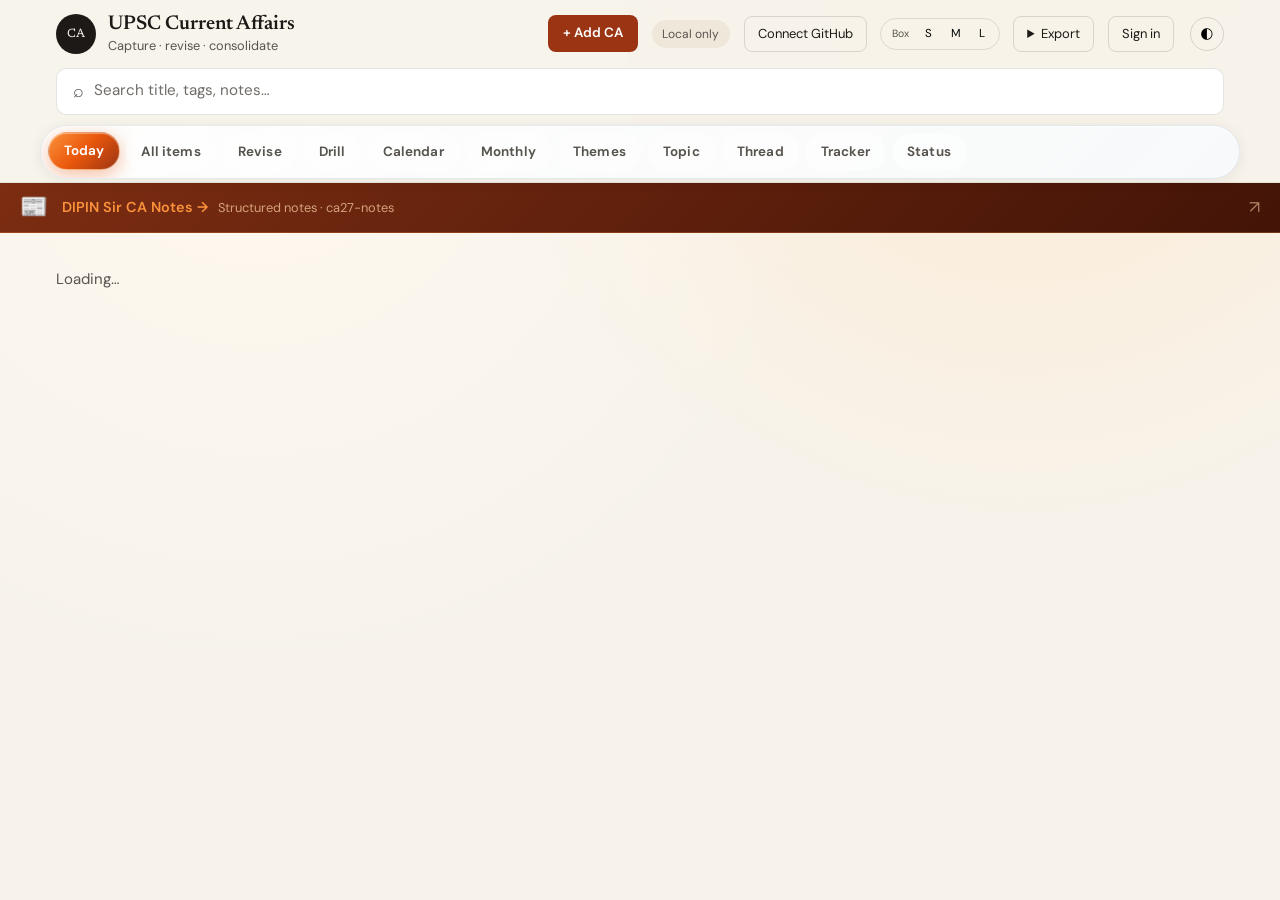
==== commit d8b0203c: "feat: add DIPIN Sir CA Notes companion banner" ====
--- a/index.html
+++ b/index.html
@@ -15,7 +15,7 @@
     <link rel="preconnect" href="https://fonts.googleapis.com" />
     <link rel="preconnect" href="https://fonts.gstatic.com" crossorigin />
     <link href="https://fonts.googleapis.com/css2?family=Newsreader:opsz,wght@6..72,400;6..72,600;6..72,700&family=DM+Sans:ital,opsz,wght@0,9..40,400;0,9..40,500;0,9..40,600;0,9..40,700&display=swap" rel="stylesheet" />
-    <link rel="stylesheet" href="css/styles.css?v=27" />
+    <link rel="stylesheet" href="css/styles.css?v=29" />
   </head>
   <body>
     <header class="site-header">
@@ -82,6 +82,15 @@
         <button type="button" class="nav-btn nav-btn--desk" data-view="desk">Status</button>
       </nav>
     </header>
+
+    <a href="https://sauravanandb2w.github.io/ca27-notes/" target="_blank" rel="noopener" class="ca-companion-banner">
+      <span class="ca-companion-icon">📰</span>
+      <span class="ca-companion-text">
+        <strong>DIPIN Sir CA Notes →</strong>
+        <span>Structured notes · ca27-notes</span>
+      </span>
+      <span class="ca-companion-arrow">↗</span>
+    </a>
 
     <main id="main" aria-live="polite"><p class="muted">Loading…</p></main>
 
@@ -177,6 +186,6 @@
         );
       })();
     </script>
-    <script type="module" src="js/app.js?v=60"></script>
+    <script type="module" src="js/app.js?v=67"></script>
   </body>
 </html>
--- a/css/styles.css
+++ b/css/styles.css
@@ -2504,6 +2504,47 @@
   color: #1c1917;
 }
 
+.flash-card-text--rich {
+  font-size: 1rem;
+  overflow-y: auto;
+  text-align: left;
+}
+
+.flash-card-text--rich p {
+  margin: 0 0 0.5rem;
+}
+
+.flash-card-text--rich p:last-child {
+  margin-bottom: 0;
+}
+
+.flash-card-text--rich ul,
+.flash-card-text--rich ol {
+  margin: 0.35rem 0 0.35rem 1.25rem;
+  padding: 0;
+}
+
+.flash-card-text--rich table {
+  width: 100%;
+  border-collapse: collapse;
+  font-family: var(--font-sans, system-ui, sans-serif);
+  font-size: 0.82rem;
+  line-height: 1.35;
+  margin: 0.5rem 0;
+}
+
+.flash-card-text--rich th,
+.flash-card-text--rich td {
+  border: 1px solid rgba(28, 25, 23, 0.18);
+  padding: 0.35rem 0.5rem;
+  vertical-align: top;
+}
+
+.flash-card-text--rich th {
+  font-weight: 600;
+  background: rgba(28, 25, 23, 0.06);
+}
+
 .flash-card-hint {
   font-size: 0.78rem;
   color: rgba(28, 25, 23, 0.5);
@@ -2785,6 +2826,100 @@
 [data-theme="dark"] .flash-card-label,
 [data-theme="dark"] .flash-card-hint {
   color: rgba(28, 25, 23, 0.65);
+}
+
+/* Global loading overlay */
+body.ca-loading-active {
+  overflow: hidden;
+}
+
+.ca-loading {
+  position: fixed;
+  inset: 0;
+  z-index: 12000;
+  display: flex;
+  align-items: center;
+  justify-content: center;
+  padding: 1.25rem;
+  background: rgba(28, 25, 23, 0.42);
+  backdrop-filter: blur(4px);
+}
+
+.ca-loading.hidden {
+  display: none;
+}
+
+.ca-loading-card {
+  width: min(100%, 22rem);
+  padding: 1.35rem 1.25rem 1.15rem;
+  border-radius: 16px;
+  background: var(--paper, #fff);
+  box-shadow: 0 20px 50px rgba(28, 25, 23, 0.22);
+  border: 1px solid rgba(28, 25, 23, 0.08);
+  text-align: center;
+}
+
+.ca-loading-spinner {
+  width: 2.25rem;
+  height: 2.25rem;
+  margin: 0 auto 0.85rem;
+  border-radius: 50%;
+  border: 3px solid rgba(124, 58, 237, 0.18);
+  border-top-color: #7c3aed;
+  animation: ca-loading-spin 0.75s linear infinite;
+}
+
+@keyframes ca-loading-spin {
+  to {
+    transform: rotate(360deg);
+  }
+}
+
+.ca-loading-label {
+  margin: 0 0 0.85rem;
+  font-size: 0.95rem;
+  font-weight: 600;
+  color: var(--ink, #1c1917);
+}
+
+.ca-loading-bar-wrap {
+  height: 0.45rem;
+  border-radius: 999px;
+  background: rgba(124, 58, 237, 0.12);
+  overflow: hidden;
+}
+
+.ca-loading-bar {
+  height: 100%;
+  width: 0%;
+  border-radius: inherit;
+  background: linear-gradient(90deg, #7c3aed, #a78bfa);
+  transition: width 0.25s ease;
+}
+
+.ca-loading-pct {
+  margin: 0.55rem 0 0;
+  font-size: 0.78rem;
+  font-weight: 600;
+  color: rgba(28, 25, 23, 0.55);
+  font-variant-numeric: tabular-nums;
+}
+
+[data-theme="dark"] .ca-loading {
+  background: rgba(0, 0, 0, 0.55);
+}
+
+[data-theme="dark"] .ca-loading-card {
+  background: #1c1917;
+  border-color: rgba(255, 255, 255, 0.08);
+}
+
+[data-theme="dark"] .ca-loading-label {
+  color: #fafaf9;
+}
+
+[data-theme="dark"] .ca-loading-pct {
+  color: rgba(250, 250, 249, 0.55);
 }
 
 /* Legacy drill-card alias — removed */
@@ -4014,3 +4149,641 @@
   color: #b91c1c;
   font-size: 0.85rem;
 }
+
+/* ===== VOICE WIDGET ===== */
+.voice-widget { margin-top: 8px; }
+.voice-list { display: flex; flex-direction: column; gap: 6px; margin-bottom: 10px; }
+.voice-entry {
+  display: flex; align-items: center; gap: 8px; flex-wrap: wrap;
+  background: var(--surface-alt, #f9fafb);
+  border: 1px solid var(--border, #e5e7eb);
+  border-radius: 8px; padding: 6px 10px;
+}
+.voice-chip {
+  font-size: 12px; color: var(--muted, #6b7280);
+  white-space: nowrap; flex-shrink: 0;
+}
+.voice-player { flex: 1; min-width: 160px; height: 32px; }
+.voice-del { flex-shrink: 0; color: var(--muted, #6b7280); font-size: 12px; }
+.voice-del:hover { color: var(--danger, #dc2626); }
+.voice-controls {
+  display: flex; align-items: center; gap: 8px; flex-wrap: wrap;
+}
+.voice-ticker {
+  font-size: 13px; font-weight: 700;
+  font-variant-numeric: tabular-nums;
+  color: var(--danger, #dc2626);
+}
+.voice-preview { height: 32px; flex: 1; min-width: 160px; }
+.voice-status {
+  font-size: 12px; color: var(--muted, #6b7280);
+  margin-top: 4px; min-height: 16px;
+}
+.study-voice-details { margin-top: 8px; }
+.study-voice-details > summary { cursor: pointer; font-size: 13px; font-weight: 600; }
+
+/* ═══════════════════════════════════════════════════════════════════
+   UI OVERHAUL — voice widget + materials + card polish
+   ═══════════════════════════════════════════════════════════════════ */
+
+/* ── Voice Widget ─────────────────────────────────────────────────── */
+.voice-widget {
+  background: linear-gradient(135deg, #fffaf7 0%, #fff3ed 100%);
+  border: 1px solid rgba(154, 52, 18, 0.14);
+  border-radius: 14px;
+  padding: 18px 20px 14px;
+  margin-top: 12px;
+  position: relative;
+}
+
+.voice-list {
+  display: flex;
+  flex-direction: column;
+  gap: 8px;
+  margin-bottom: 14px;
+}
+
+.voice-entry {
+  display: flex;
+  align-items: center;
+  gap: 10px;
+  background: #fff;
+  border: 1px solid rgba(154, 52, 18, 0.1);
+  border-radius: 10px;
+  padding: 8px 12px;
+  box-shadow: 0 1px 4px rgba(28, 25, 23, 0.06);
+  transition: box-shadow 0.15s;
+}
+
+.voice-entry:hover { box-shadow: 0 3px 10px rgba(28, 25, 23, 0.1); }
+
+.voice-chip {
+  font-size: 11.5px;
+  font-weight: 600;
+  color: var(--accent, #9a3412);
+  white-space: nowrap;
+  background: rgba(154, 52, 18, 0.08);
+  border-radius: 6px;
+  padding: 2px 8px;
+  letter-spacing: 0.01em;
+}
+
+.voice-player {
+  flex: 1;
+  min-width: 140px;
+  height: 30px;
+  border-radius: 6px;
+  accent-color: var(--accent, #9a3412);
+}
+
+.voice-del {
+  flex-shrink: 0;
+  color: #9ca3af;
+  font-size: 14px;
+  line-height: 1;
+  padding: 4px 6px;
+  border-radius: 6px;
+  transition: background 0.15s, color 0.15s;
+}
+.voice-del:hover { background: #fee2e2; color: #dc2626; }
+
+/* Controls row */
+.voice-controls {
+  display: flex;
+  align-items: center;
+  gap: 10px;
+  flex-wrap: wrap;
+}
+
+/* Record button */
+.voice-rec {
+  display: inline-flex;
+  align-items: center;
+  gap: 7px;
+  padding: 9px 18px;
+  border-radius: 24px;
+  background: var(--accent, #9a3412);
+  color: #fff;
+  font-size: 13.5px;
+  font-weight: 600;
+  border: none;
+  cursor: pointer;
+  box-shadow: 0 3px 10px rgba(154, 52, 18, 0.28);
+  transition: transform 0.15s, box-shadow 0.15s, background 0.15s;
+}
+.voice-rec:hover {
+  background: #7f2d0c;
+  transform: translateY(-1px);
+  box-shadow: 0 5px 16px rgba(154, 52, 18, 0.36);
+}
+.voice-rec:active { transform: translateY(0); }
+
+/* Ticker during recording */
+.voice-ticker {
+  font-size: 14px;
+  font-weight: 700;
+  color: #dc2626;
+  letter-spacing: 0.05em;
+  animation: voice-pulse 1.2s ease-in-out infinite;
+  font-variant-numeric: tabular-nums;
+}
+@keyframes voice-pulse {
+  0%, 100% { opacity: 1; }
+  50% { opacity: 0.45; }
+}
+
+.voice-stop {
+  padding: 8px 16px;
+  border-radius: 24px;
+  background: #fee2e2;
+  color: #dc2626;
+  font-weight: 600;
+  font-size: 13px;
+  border: 1px solid #fca5a5;
+  cursor: pointer;
+  transition: background 0.15s;
+}
+.voice-stop:hover { background: #fecaca; }
+
+.voice-preview {
+  height: 30px;
+  flex: 1;
+  min-width: 160px;
+  border-radius: 6px;
+  accent-color: var(--accent, #9a3412);
+}
+
+.voice-upload {
+  padding: 8px 16px;
+  border-radius: 24px;
+  background: #166534;
+  color: #fff;
+  font-size: 13px;
+  font-weight: 600;
+  border: none;
+  cursor: pointer;
+  box-shadow: 0 2px 8px rgba(22, 101, 52, 0.28);
+  transition: background 0.15s, box-shadow 0.15s;
+}
+.voice-upload:hover { background: #15803d; box-shadow: 0 4px 12px rgba(22, 101, 52, 0.36); }
+.voice-upload:disabled { opacity: 0.5; cursor: not-allowed; }
+
+.voice-discard {
+  font-size: 12.5px;
+  color: #6b7280;
+  padding: 7px 12px;
+  border-radius: 20px;
+  cursor: pointer;
+  border: 1px solid #e5e7eb;
+  transition: background 0.15s;
+}
+.voice-discard:hover { background: #f3f4f6; }
+
+.voice-status {
+  font-size: 12px;
+  color: #6b7280;
+  margin-top: 8px;
+  min-height: 16px;
+  font-style: italic;
+}
+
+/* Materials block polish */
+.materials-block {
+  border-radius: 10px;
+  transition: background 0.15s;
+}
+
+.materials-subhead {
+  font-size: 12.5px;
+  font-weight: 700;
+  text-transform: uppercase;
+  letter-spacing: 0.06em;
+  color: var(--ink-muted, #57534e);
+  margin: 0 0 8px;
+  display: flex;
+  align-items: center;
+  gap: 7px;
+}
+
+/* Git zone section headers polish */
+.git-zone-head {
+  display: flex;
+  align-items: center;
+  gap: 8px;
+  flex-wrap: wrap;
+  margin-bottom: 10px;
+}
+
+/* Item card elevation on hover */
+.item-card {
+  transition: box-shadow 0.2s, transform 0.2s;
+}
+.item-card:hover {
+  box-shadow: 0 8px 28px rgba(28, 25, 23, 0.12) !important;
+  transform: translateY(-1px);
+}
+
+/* Section badges pill */
+.git-zone-badge {
+  font-size: 10.5px;
+  font-weight: 700;
+  letter-spacing: 0.05em;
+  text-transform: uppercase;
+  border-radius: 20px;
+  padding: 2px 9px;
+}
+
+/* Study details summary polish */
+.study-voice-details > summary {
+  cursor: pointer;
+  font-size: 13px;
+  font-weight: 600;
+  list-style: none;
+  display: flex;
+  align-items: center;
+  gap: 6px;
+  padding: 6px 0;
+  color: var(--accent, #9a3412);
+  user-select: none;
+}
+.study-voice-details > summary::-webkit-details-marker { display: none; }
+.study-voice-details > summary::before {
+  content: "▶";
+  font-size: 9px;
+  transition: transform 0.2s;
+  display: inline-block;
+}
+.study-voice-details[open] > summary::before { transform: rotate(90deg); }
+
+/* Better btn-sm sizing */
+.btn-sm { font-size: 13px; padding: 6px 13px; }
+
+/* Smooth open/close on details */
+details.git-zone[open] { animation: fadeInDown 0.2s ease; }
+@keyframes fadeInDown {
+  from { opacity: 0.6; transform: translateY(-4px); }
+  to   { opacity: 1;   transform: translateY(0); }
+}
+
+/* ═══════════════════════════════════════════════════════════════════
+   ROBUSTNESS OVERHAUL v2 — typography, cards, dark mode, spacing
+   ═══════════════════════════════════════════════════════════════════ */
+
+/* ── Design tokens (extend root) ──────────────────────────────────── */
+:root {
+  --surface: #fff;
+  --border-subtle: rgba(28,25,23,0.08);
+  --border-medium: rgba(28,25,23,0.14);
+  --focus-ring: 0 0 0 3px rgba(154,52,18,0.22);
+  --transition: 0.17s cubic-bezier(0.4,0,0.2,1);
+  --danger: #dc2626;
+  --success: #16a34a;
+}
+
+[data-theme="dark"] {
+  --surface: #1c1917;
+  --border-subtle: rgba(255,255,255,0.07);
+  --border-medium: rgba(255,255,255,0.13);
+  --focus-ring: 0 0 0 3px rgba(251,146,60,0.28);
+}
+
+/* ── Focus states — keyboard accessible ────────────────────────────── */
+button:focus-visible,
+input:focus-visible,
+select:focus-visible,
+textarea:focus-visible,
+a:focus-visible,
+[tabindex]:focus-visible {
+  outline: none;
+  box-shadow: var(--focus-ring);
+  border-radius: 6px;
+}
+
+/* ── CA card — richer status strip + hover ─────────────────────────── */
+.ca-card {
+  position: relative;
+  background: var(--surface);
+  border-left-width: 4px;
+  border-radius: 12px;
+  padding: 14px 16px 13px;
+  box-shadow: 0 1px 4px rgba(28,25,23,0.06), 0 4px 16px rgba(28,25,23,0.06);
+  transition: transform var(--transition), box-shadow var(--transition);
+  cursor: pointer;
+}
+
+.ca-card:hover {
+  transform: translateY(-2px);
+  box-shadow: 0 4px 12px rgba(28,25,23,0.1), 0 12px 32px rgba(28,25,23,0.09);
+}
+
+.ca-card:active { transform: translateY(0); }
+
+.ca-card-title {
+  font-size: 1rem;
+  font-weight: 600;
+  line-height: 1.35;
+  margin: 0 0 5px;
+  color: var(--ink);
+}
+
+.ca-card-preview {
+  font-size: 0.84rem;
+  color: var(--ink-muted);
+  margin: 0 0 8px;
+  line-height: 1.45;
+  display: -webkit-box;
+  -webkit-line-clamp: 2;
+  -webkit-box-orient: vertical;
+  overflow: hidden;
+}
+
+.ca-card-meta {
+  font-size: 0.76rem;
+  margin-bottom: 6px;
+  gap: 6px;
+}
+
+.ca-card-date { font-weight: 700; }
+
+.ca-card-tags { gap: 4px; }
+
+/* Badges */
+.badge {
+  font-size: 0.69rem;
+  font-weight: 700;
+  padding: 2px 8px;
+  border-radius: 20px;
+  letter-spacing: 0.02em;
+  white-space: nowrap;
+}
+
+.badge-gs { background: #e0e7ff; color: #3730a3; }
+.badge-tag { background: var(--paper-deep); color: var(--ink-muted); }
+[data-theme="dark"] .badge-gs { background: #1e1b4b; color: #a5b4fc; }
+[data-theme="dark"] .badge-tag { background: rgba(255,255,255,0.08); color: var(--ink-muted); }
+
+/* Status chips on items */
+.status-chip {
+  display: inline-flex;
+  align-items: center;
+  gap: 4px;
+  font-size: 0.72rem;
+  font-weight: 700;
+  padding: 2px 9px;
+  border-radius: 20px;
+  text-transform: uppercase;
+  letter-spacing: 0.04em;
+}
+.status-chip--studied { background: #dcfce7; color: #166534; }
+.status-chip--revise  { background: #fce7f3; color: #9d174d; }
+.status-chip--todo    { background: #fef9c3; color: #854d0e; }
+[data-theme="dark"] .status-chip--studied { background: #14532d; color: #86efac; }
+[data-theme="dark"] .status-chip--revise  { background: #500724; color: #f9a8d4; }
+[data-theme="dark"] .status-chip--todo    { background: #422006; color: #fde68a; }
+
+/* ── Filter bar ────────────────────────────────────────────────────── */
+.filter-bar,
+.topic-filters {
+  border-radius: 12px;
+  padding: 14px 16px;
+  border: 1px solid var(--border-subtle);
+  box-shadow: 0 1px 4px rgba(28,25,23,0.05);
+  background: var(--surface);
+  gap: 12px 16px;
+}
+
+.filter-field input,
+.filter-field select,
+.topic-filters input,
+.topic-filters select {
+  border-radius: 8px;
+  border: 1px solid var(--border-medium);
+  padding: 7px 10px;
+  font-size: 0.88rem;
+  background: var(--paper, #fff);
+  color: var(--ink);
+  transition: border-color var(--transition), box-shadow var(--transition);
+}
+
+.filter-field input:focus,
+.filter-field select:focus,
+.topic-filters input:focus,
+.topic-filters select:focus {
+  outline: none;
+  border-color: var(--accent);
+  box-shadow: 0 0 0 3px rgba(154,52,18,0.15);
+}
+
+/* ── Materials panel ───────────────────────────────────────────────── */
+.materials-panel {
+  border-radius: 10px;
+  padding: 16px 18px;
+}
+
+.materials-block {
+  padding: 14px 0;
+  border-bottom: 1px solid var(--border-subtle);
+}
+.materials-block:last-child { border-bottom: none; padding-bottom: 0; }
+
+.materials-subhead {
+  font-size: 11.5px;
+  font-weight: 700;
+  text-transform: uppercase;
+  letter-spacing: 0.07em;
+  color: var(--ink-muted);
+  margin: 0 0 10px;
+  display: flex;
+  align-items: center;
+  gap: 8px;
+}
+
+/* ── Buttons ─────────────────────────────────────────────────────── */
+.btn-primary {
+  background: var(--accent);
+  color: #fff;
+  border: none;
+  border-radius: 8px;
+  padding: 8px 16px;
+  font-weight: 600;
+  font-size: 13.5px;
+  cursor: pointer;
+  transition: background var(--transition), box-shadow var(--transition), transform var(--transition);
+  box-shadow: 0 2px 6px rgba(154,52,18,0.24);
+}
+.btn-primary:hover {
+  background: #7f2d0c;
+  box-shadow: 0 4px 12px rgba(154,52,18,0.32);
+  transform: translateY(-1px);
+}
+.btn-primary:active { transform: none; }
+
+.btn-ghost {
+  background: transparent;
+  border: 1px solid var(--border-medium);
+  border-radius: 8px;
+  padding: 7px 13px;
+  font-size: 13px;
+  color: var(--ink);
+  cursor: pointer;
+  transition: background var(--transition), border-color var(--transition);
+}
+.btn-ghost:hover { background: var(--paper-deep); border-color: var(--border-medium); }
+[data-theme="dark"] .btn-ghost:hover { background: rgba(255,255,255,0.07); }
+
+.btn-accent {
+  background: var(--accent);
+  color: #fff;
+  border: none;
+  border-radius: 8px;
+  padding: 8px 15px;
+  font-weight: 600;
+  font-size: 13.5px;
+  cursor: pointer;
+  transition: background var(--transition), box-shadow var(--transition);
+}
+.btn-accent:hover { background: #7f2d0c; }
+
+/* ── Git zone sections ─────────────────────────────────────────────── */
+.git-zone {
+  border-radius: 12px;
+  padding: 16px 18px;
+  margin-bottom: 12px;
+}
+
+.git-zone-badge {
+  border-radius: 20px;
+  padding: 2px 10px;
+  font-size: 10.5px;
+  font-weight: 700;
+  letter-spacing: 0.05em;
+  text-transform: uppercase;
+}
+
+/* ── Item detail header ──────────────────────────────────────────── */
+.item-detail-head {
+  margin-bottom: 16px;
+}
+
+.item-detail-head h2 {
+  font-size: 1.3rem;
+  margin: 0 0 6px;
+  line-height: 1.3;
+}
+
+/* ── Empty states ───────────────────────────────────────────────── */
+.empty-state {
+  text-align: center;
+  padding: 48px 24px;
+  color: var(--ink-muted);
+}
+.empty-state-icon { font-size: 2.5rem; margin-bottom: 12px; opacity: 0.5; }
+.empty-state-title { font-weight: 600; font-size: 1rem; margin-bottom: 6px; }
+.empty-state-desc { font-size: 0.88rem; max-width: 320px; margin: 0 auto; }
+
+/* ── Voice widget — dark mode ───────────────────────────────────── */
+[data-theme="dark"] .voice-widget {
+  background: linear-gradient(135deg, #1c1614 0%, #261a14 100%);
+  border-color: rgba(251,146,60,0.2);
+}
+[data-theme="dark"] .voice-entry {
+  background: #1c1917;
+  border-color: rgba(251,146,60,0.15);
+}
+[data-theme="dark"] .voice-chip {
+  background: rgba(251,146,60,0.12);
+  color: #fb923c;
+}
+[data-theme="dark"] .voice-rec { background: #c2410c; box-shadow: 0 3px 10px rgba(194,65,12,0.4); }
+[data-theme="dark"] .voice-rec:hover { background: #9a3412; }
+[data-theme="dark"] .voice-del:hover { background: rgba(220,38,38,0.2); }
+[data-theme="dark"] .voice-stop { background: rgba(220,38,38,0.2); border-color: rgba(220,38,38,0.4); }
+[data-theme="dark"] .voice-upload { background: #15803d; }
+[data-theme="dark"] .voice-discard { border-color: rgba(255,255,255,0.12); color: #9ca3af; }
+[data-theme="dark"] .voice-discard:hover { background: rgba(255,255,255,0.06); }
+[data-theme="dark"] .voice-status { color: #9ca3af; }
+
+/* ── Search bar ─────────────────────────────────────────────────── */
+.search-wrap {
+  border-radius: 10px;
+  transition: box-shadow var(--transition);
+}
+.search-wrap:focus-within {
+  box-shadow: 0 0 0 3px rgba(154,52,18,0.15);
+}
+
+/* ── Smooth page transitions ────────────────────────────────────── */
+.timeline, .item-detail, .revise-grid {
+  animation: pageIn 0.22s ease;
+}
+@keyframes pageIn {
+  from { opacity: 0.6; transform: translateY(5px); }
+  to   { opacity: 1;   transform: translateY(0); }
+}
+
+/* ── Scrollbar ──────────────────────────────────────────────────── */
+* { scrollbar-width: thin; scrollbar-color: rgba(28,25,23,0.18) transparent; }
+[data-theme="dark"] * { scrollbar-color: rgba(255,255,255,0.12) transparent; }
+*::-webkit-scrollbar { width: 5px; height: 5px; }
+*::-webkit-scrollbar-thumb { background: rgba(28,25,23,0.18); border-radius: 99px; }
+[data-theme="dark"] *::-webkit-scrollbar-thumb { background: rgba(255,255,255,0.12); }
+
+/* ── CA Companion Banner ────────────────────────────────────────── */
+.ca-companion-banner {
+  display: flex;
+  align-items: center;
+  gap: 14px;
+  padding: 11px 20px;
+  background: linear-gradient(135deg, #7c2d12 0%, #431407 100%);
+  border-bottom: 1px solid rgba(251,146,60,0.25);
+  color: #fed7aa;
+  text-decoration: none;
+  transition: filter 0.18s;
+  cursor: pointer;
+}
+.ca-companion-banner:hover {
+  filter: brightness(1.15);
+  text-decoration: none;
+  color: #fff;
+}
+.ca-companion-icon {
+  font-size: 1.4rem;
+  line-height: 1;
+  flex-shrink: 0;
+}
+.ca-companion-text {
+  flex: 1;
+  display: flex;
+  align-items: center;
+  gap: 10px;
+  flex-wrap: wrap;
+}
+.ca-companion-text strong {
+  font-size: 0.9rem;
+  font-weight: 600;
+  color: #fb923c;
+}
+.ca-companion-text span {
+  font-size: 0.8rem;
+  opacity: 0.7;
+}
+.ca-companion-arrow {
+  font-size: 1.1rem;
+  opacity: 0.55;
+  flex-shrink: 0;
+}
+[data-theme="dark"] .ca-companion-banner {
+  background: linear-gradient(135deg, #6b1e08 0%, #350f04 100%);
+  border-bottom-color: rgba(251,146,60,0.2);
+}
+
+/* ── Mobile ─────────────────────────────────────────────────────── */
+@media (max-width: 600px) {
+  .ca-card { padding: 12px 13px; }
+  .ca-card-title { font-size: 0.95rem; }
+  .header-toolbar { gap: 6px; }
+  .filter-bar, .topic-filters { padding: 10px 12px; }
+  .git-zone { padding: 13px 14px; }
+  .voice-controls { gap: 7px; }
+  .voice-rec { padding: 8px 14px; font-size: 13px; }
+}
